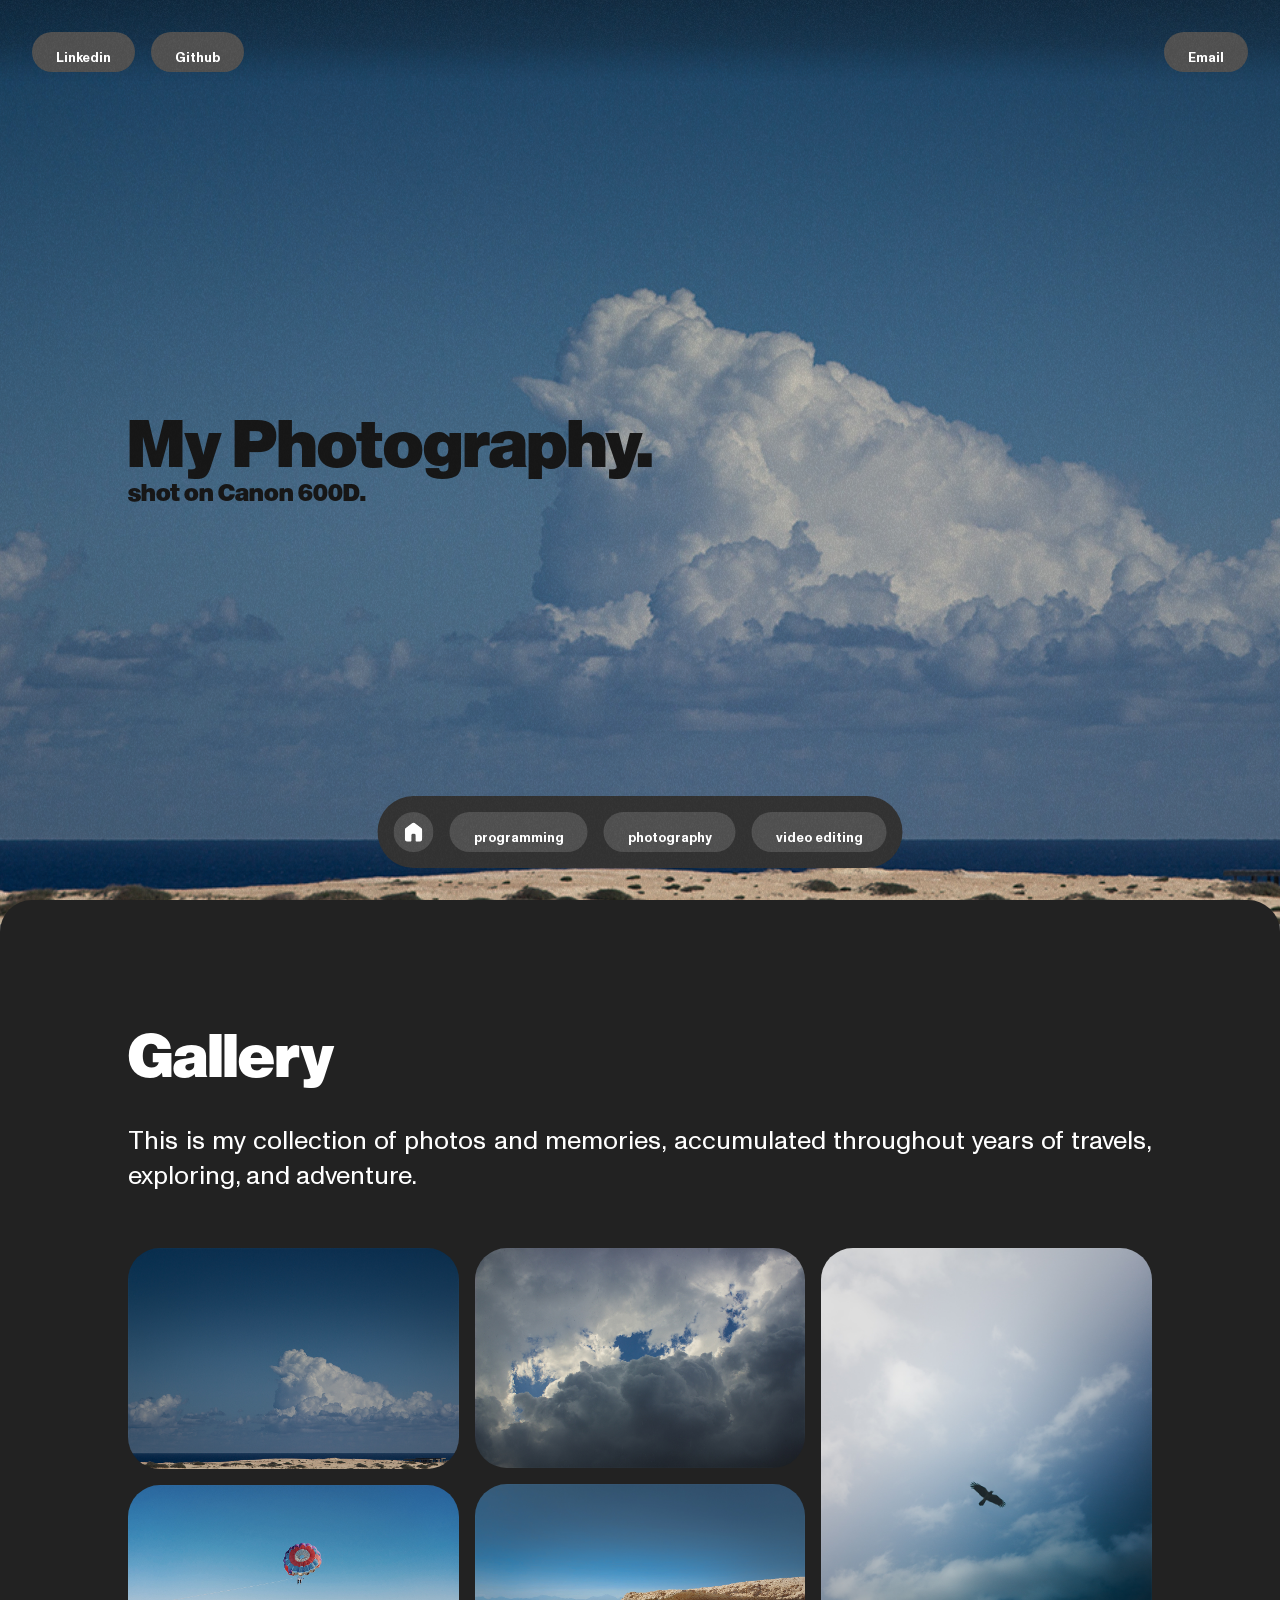
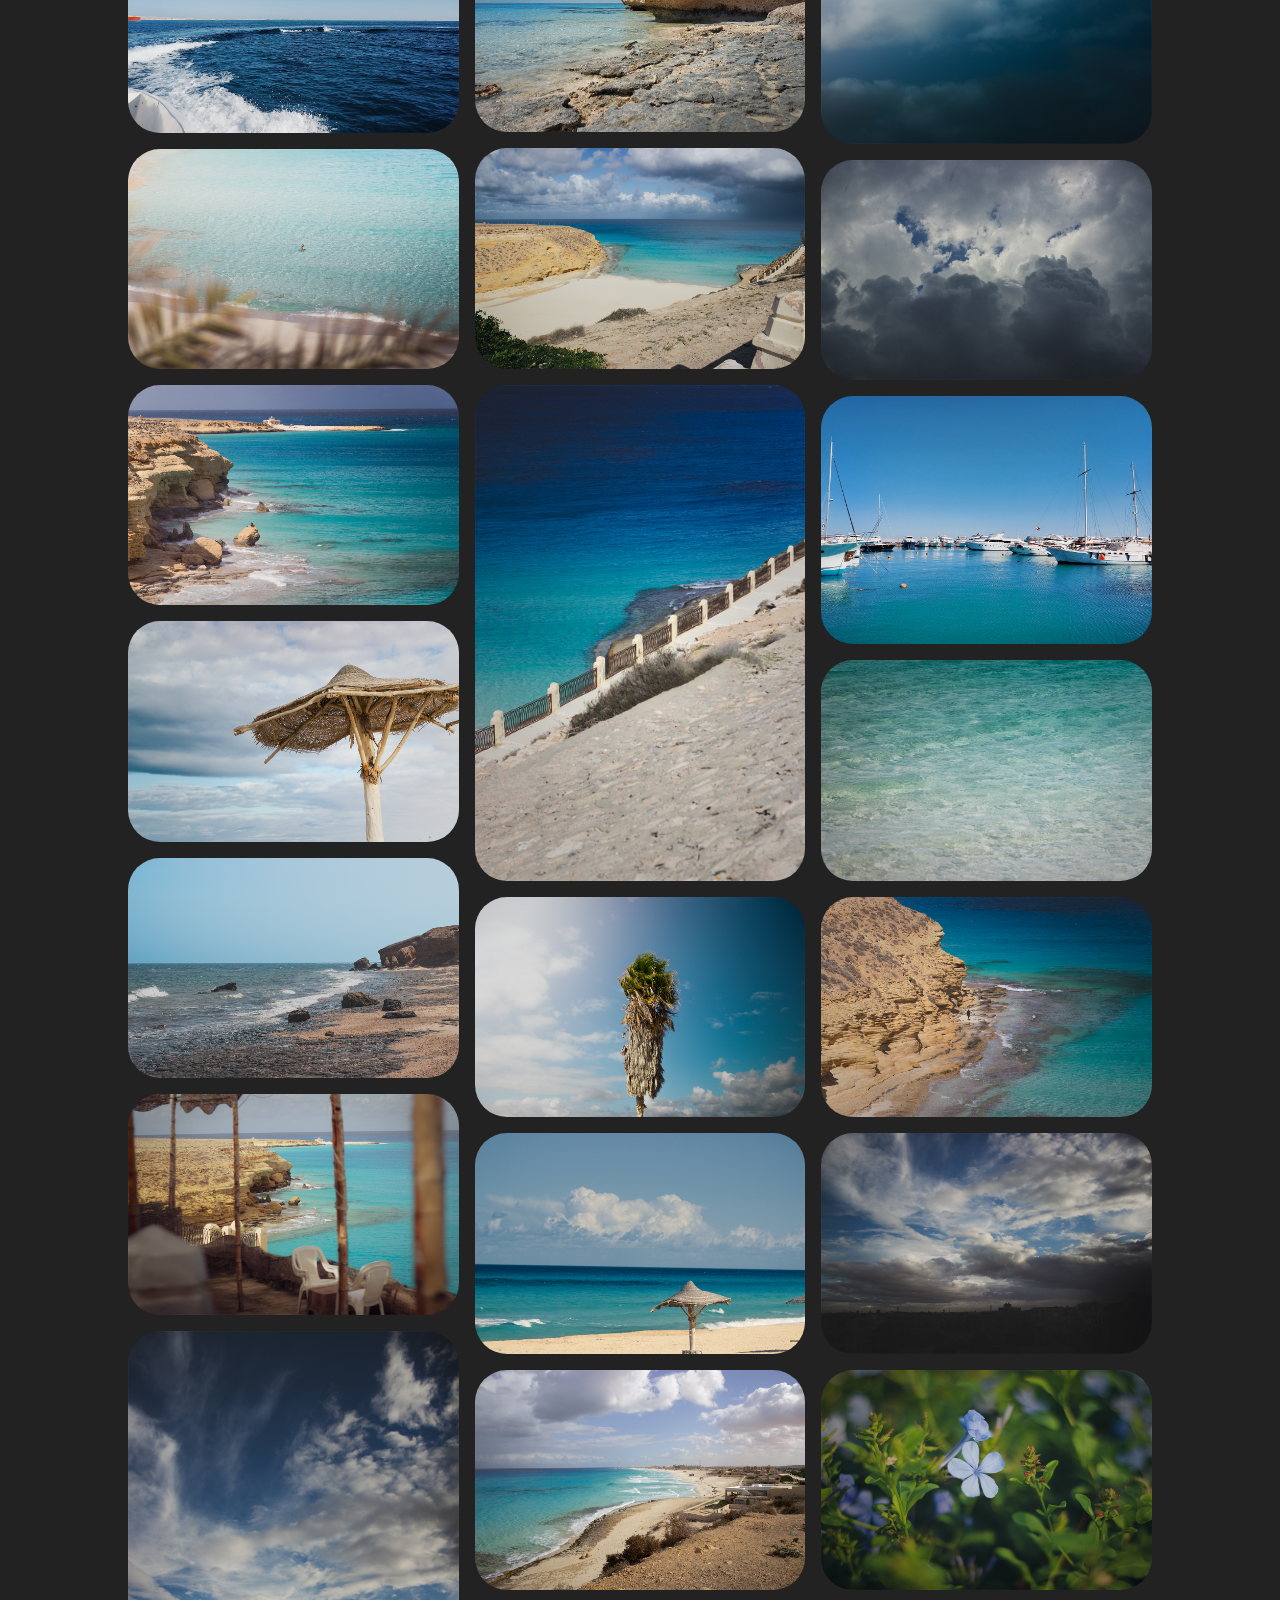
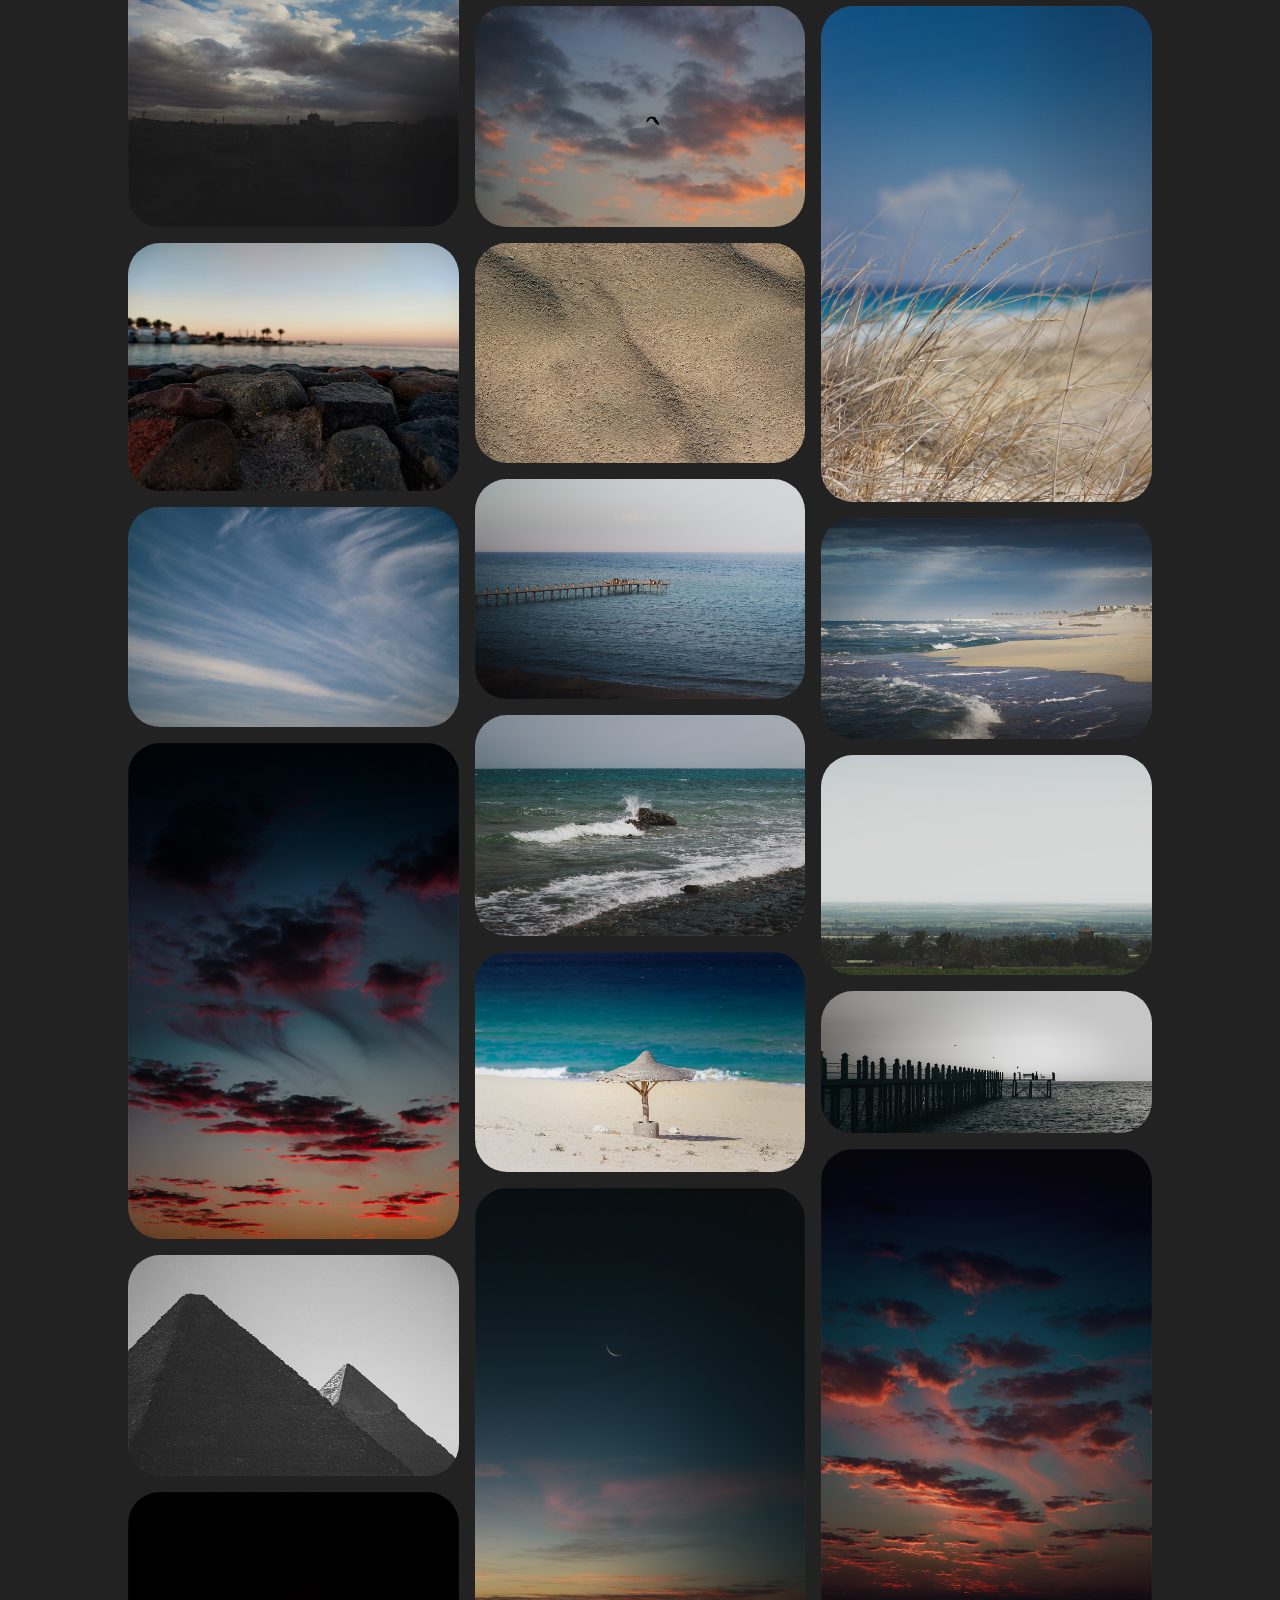
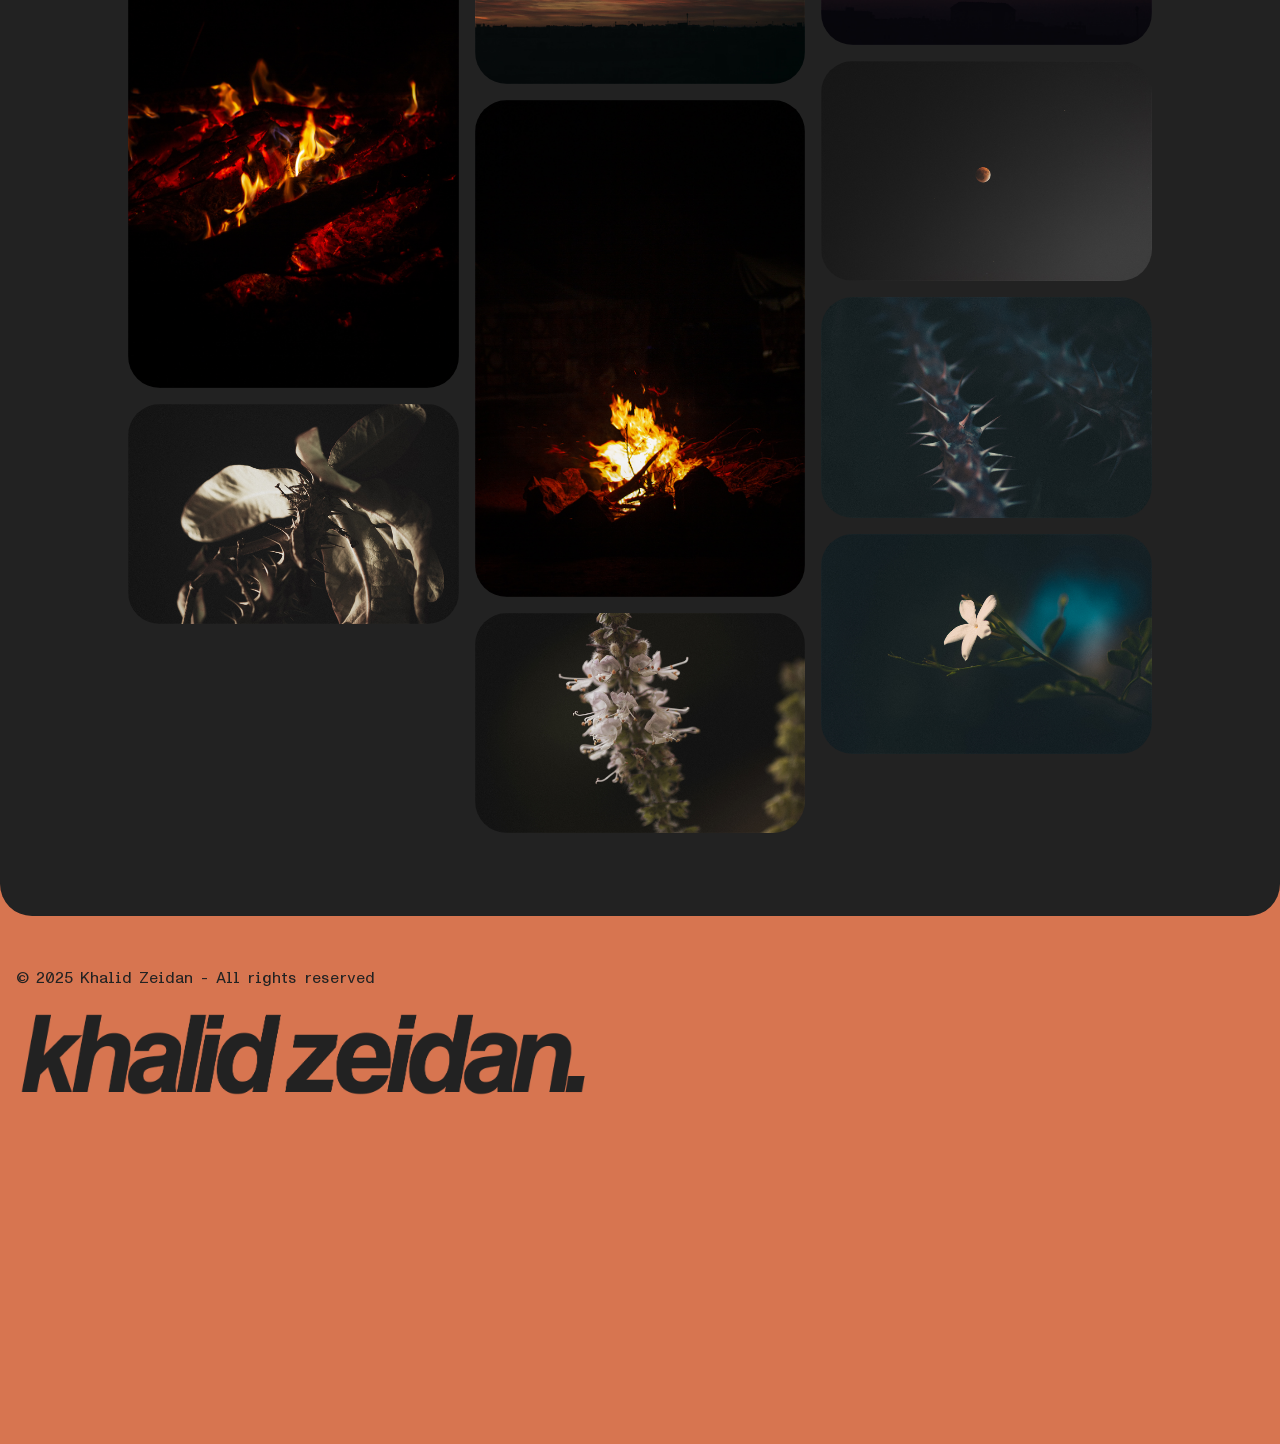
==== photography.html @ 9017794f "changed layout" ====
<!DOCTYPE html>
<html>
<head>
    <meta charset="UTF-8" />
    <title>Khalid Zeidan</title>
    <link rel="stylesheet" href="root.css">
    <link rel="stylesheet" href="fonts.css">
    <link rel="stylesheet" href="photography-style.css">
</head>

<body>
<img src="images/noise-overlay.png" alt="noise overlay" draggable="false" class="Noise">

<div class="MainFront">
    <img src="images/gradient.png" alt="gradient" draggable="false" class="HeaderGradient">
    <img src="images/Photography/ (1).jpg" alt="image of clouds on the sea" class="FrontBackGround">

    <div class="FrontTextBox">
        <h1 class="Front">My Photography.</h1>
        <h2 class="Front">shot on Canon 600D.</h2>
    </div>
    
    <header>
    <div class="HeaderGrid">
        <button class="HeaderButton" onclick=" window.open('https://www.linkedin.com/in/khalid-zeidan/','_blank')"><h2 class="HeaderText">Linkedin</h2></button>
        <button class="HeaderButton" onclick=" window.open('https://github.com/khalid-zeidan','_blank')"><h2 class="HeaderText">Github</h2></button>
        <a class="Header Email" href="mailto:khalidyahia.work@gmail.com"><button class="HeaderButton"><h2 class="HeaderText">Email</h2></button></a>
    </div>
    </header>

    <nav class="NavBarContainer">
        <div class="NavGrid">
            <a href="/index.html" class="NavHomeCont"><img src="images/home-icon.svg" alt="home-icon" class="NavHome"></a>
            <a href="/programming-projects.html"><button class="NavButton"><h2 class="NavText">programming</h2></button></a>
            <a href="/photography.html"><button class="NavButton"><h2 class="NavText">photography</h2></button></a>
            <a href="/programming-projects.html"><button class="NavButton"><h2 class="NavText">video editing</h2></button></a>
        </div>
    </nav>
</div>

<main class="MainBody">
    <hgroup class="MainTextBox">
        <h1 class="MainBodyText">Gallery</h1>
        <h2 class="MainBodyText">This is my collection of photos and memories, accumulated throughout years of travels, exploring, and adventure.</h2>
    </hgroup>

    <section class="ProjectsCont">
        <div class="ProjectsGridCont">
        <div class="ProjectsGrid">
            <img src="/images/Photography/ (1).jpg" alt="Clouds and sky (H)" class="ProjectCardCont">
            <img src="/images/Photography/(5).jpg" alt="Paraglider over blue water (H)" class="ProjectCardCont">
            <img src="/images/Photography/(8).jpg" alt="Beach view with sun (H)" class="ProjectCardCont">
            <img src="/images/Photography/(12).jpg" alt="Turquoise beach and rocks (H)" class="ProjectCardCont">
            <img src="/images/Photography/(15).jpg" alt="Beach umbrella (H)" class="ProjectCardCont">
            <img src="/images/Photography/(27).jpg" alt="Rocky shore and blue water (H)" class="ProjectCardCont">
            <img src="/images/Photography/(13).jpg" alt="Palm trees and beach (H)" class="ProjectCardCont">
            <img src="/images/Photography/(29).jpg" alt="Cloudy sky texture (V)" class="ProjectCardCont">
            <img src="/images/Photography/(17).jpg" alt="Sunset over beach rocks (H)" class="ProjectCardCont">
            <img src="/images/Photography/(34).jpg" alt="Swirls in blue clouds (H)" class="ProjectCardCont">
            <img src="/images/Photography/(25).jpg" alt="Dark water with red streaks (V)" class="ProjectCardCont">
            <img src="/images/Photography/(35).jpg" alt="Dark b&w pyramids of giza" class="ProjectCardCont">
            <img src="/images/Photography/(31).jpg" alt="Fire embers (V)" class="ProjectCardCont">
            <img src="/images/Photography/(36).jpg" alt="Sepia-toned close-up of nature (V)" class="ProjectCardCont">
        </div>
        <div class="ProjectsGrid">
            <img src="/images/Photography/(2).jpg" alt="Clouds and light (H)" class="ProjectCardCont">
            <img src="/images/Photography/(6).jpg" alt="Blue water and rocks (H)" class="ProjectCardCont">
            <img src="/images/Photography/(9).jpg" alt="Turquoise beach (H)" class="ProjectCardCont">
            <img src="/images/Photography/(11).jpg" alt="White staircase on coast (V)" class="ProjectCardCont">
            <img src="/images/Photography/(14).jpg" alt="Palm tree on beach (H)" class="ProjectCardCont">
            <img src="/images/Photography/(16).jpg" alt="Blue sky over white beach (H)" class="ProjectCardCont">
            <img src="/images/Photography/(18).jpg" alt="Beach with small waves (H)" class="ProjectCardCont">
            <img src="/images/Photography/(44).jpg" alt="Beach with small waves (H)" class="ProjectCardCont">
            <img src="/images/Photography/(45).jpg" alt="Beach with small waves (H)" class="ProjectCardCont">
            <img src="/images/Photography/(20).jpg" alt="Person standing by calm water (H)" class="ProjectCardCont">
            <img src="/images/Photography/(26).jpg" alt="Waves hitting rocky shore (H)" class="ProjectCardCont">
            <img src="/images/Photography/(41).jpg" alt="White sand and clear blue water (H)" class="ProjectCardCont">
            <img src="/images/Photography/(22).jpg" alt="Dark blue sunset/seascape (V)" class="ProjectCardCont">
            <img src="/images/Photography/(30).jpg" alt="Fire in the dark (V)" class="ProjectCardCont">
            <img src="/images/Photography/(38).jpg" alt="Dark texture/plant life (V)" class="ProjectCardCont">
        </div>    
 
        <div class="ProjectsGrid"> 
            <img src="/images/Photography/(21).jpg" alt="Diver/Bird over dark water (V)" class="ProjectCardCont">
            <img src="/images/Photography/(3).jpg" alt="Dark clouds (H)" class="ProjectCardCont">
            <img src="/images/Photography/(4).jpg" alt="Boats in clear blue water (H)" class="ProjectCardCont">
            <img src="/images/Photography/(7).jpg" alt="Clear turquoise water close-up (H)" class="ProjectCardCont">
            <img src="/images/Photography/(10).jpg" alt="Cliffs and bright water (H)" class="ProjectCardCont">
            <img src="/images/Photography/(28).jpg" alt="Overcast sunset over clouds (H)" class="ProjectCardCont">
            <img src="/images/Photography/(19).jpg" alt="White flower on green (V)" class="ProjectCardCont">
            <img src="/images/Photography/(43).jpg" alt="Paraglider over blue water (H)" class="ProjectCardCont">
            <img src="/images/Photography/(23).jpg" alt="Sunset over water (H)" class="ProjectCardCont">
            <img src="/images/Photography/(32).jpg" alt="Hazy field landscape (H)" class="ProjectCardCont">
            <img src="/images/Photography/(42).jpg" alt="Hazy field landscape (H)" class="ProjectCardCont">
            <img src="/images/Photography/(24).jpg" alt="Dark ocean waves (V)" class="ProjectCardCont">
            <img src="/images/Photography/(33).jpg" alt="Dark scene with central light (H)" class="ProjectCardCont">
            <img src="/images/Photography/(39).jpg" alt="Dark macro water texture (V)" class="ProjectCardCont">
            <img src="/images/Photography/(40).jpg" alt="White flower in the dark (V)" class="ProjectCardCont">
        </div>
        </div>   
    </section>

</main>

<div class="Footer">
    <p class="Footer">&copy; 2025 Khalid Zeidan - All rights reserved</p>
    <img src="images/khalid-zeidan.png" alt="khalid zeidan text" class="footerIMG">
</div>

</body>
</html>
---- root.css ----
/* --- Root Variables --- */
:root {
    --font-primary: "Europa Grotesk", sans-serif;
    --font-secondary: "Monument Grotesk", sans-serif;
    --font-mono: "Monument Grotesk Mono", monospace;

    --color-text-dark: #161616;
    --color-text-light: #ffffff;
    --color-bg-light-gray: #767676;
    --color-bg-dark-gray: #222222;
    --color-bg-button: #4e4e4e;
    --color-bg-button-hover: #2f2f2f;
    --color-bg-footer: #d77550;
    --color-bg-nav: #313131;
}

/* --- Base & Typography --- */
body {
    background-color: var(--color-bg-light-gray);
    margin: 0;
    max-width: 100%;
    font-family: var(--font-primary);
    font-style: italic;
    font-weight: 200;
    color: var(--color-text-dark);
}

h1, h2, h3, h4, p {
    margin: 0;
    font-style: italic;
    font-weight: 200;
}

ul {
    padding-left: 0;
    list-style: none;
}

button {
    border: none;
    text-decoration: none;
    text-align: center;
    display: inline-block;
    transition: background-color 0.4s;
    cursor: pointer;
    background-color: var(--color-bg-button);
    border-radius: 2rem;
    overflow: hidden;
    padding: 0;
}

button:hover {
    background-color: var(--color-bg-button-hover);
}

/* --- Noise Overlay --- */
.Noise {
    position: fixed;
    inset: 0;
    mix-blend-mode: color-dodge;
    opacity: 0.65;
    height: 100vh;
    width: 100%;
    animation: shake 0.5s steps(3) infinite;
    pointer-events: none;
    z-index: 1000;
}

@keyframes shake {
    0% { transform: translate(200px, 200px) scale(1.7); }
    50% { transform: translate(-100px, 200px) scale(1.7); }
    100% { transform: translate(100px, -200px) scale(1.7); }
}

/* --- Hero Section --- */
.MainFront {
    min-height: 100vh;
    display: flex;
    align-items: center;
    position: relative;
    overflow: hidden;
}

.FrontTextBox {
    position: fixed; /* Makes the element fixed relative to the viewport */
    top: 50%; /* Position it 50% down from the top of the viewport */
    transform: translateY(-50%); /* Shift it up by half its own height to truly center it vertically */
    
    /* Original styles */
    margin-left: 10%;
    width: 80%;
    
    /* Ensure it stays above the gradient/background if they have lower z-index */
    z-index: -10; 
}

.FrontBackGround {
    position: fixed;
    inset: 0;
    width: 100%;
    height: 130vh;
    object-fit: cover;
    z-index: -100;
}

.FrontTextBox .Front {
    font-style: italic;
    font-weight: 200;
    font-size: 5.5vw;
    margin-bottom: -1vw;
}

.FrontTextBox h2.Front {
    font-size: 2vw;
}

/* --- Header --- */
.HeaderGrid {
    position: fixed;
    top: 2em;
    left: 2em;
    right: 2em;
    display: flex;
    gap: 1em;
    z-index: 999;
}

.Header.Email {
    margin-left: auto;
}

.HeaderText {
    font-family: var(--font-secondary);
    font-weight: bold;
    font-style: normal;
    color: var(--color-text-light);
    font-size: small;
    margin: 0;
    padding: 0 1.5rem;
    line-height: 2.5rem;
}

.HeaderGradient {
    position: fixed;
    top: -7%;
    width: 100%;
    opacity: 0.45;
    pointer-events: none;

    transform-origin: top; 
    transform: scale(1, 0.2);
    -webkit-user-drag: none;
    z-index: 999;
}

/* --- Navigation --- */
.NavBarContainer {
    position: fixed;
    bottom: 2rem;
    left: 50%;
    transform: translateX(-50%);
    z-index: 999;
}

.NavGrid {
    display: flex;
    gap: 1em;
    background-color: var(--color-bg-nav);
    padding: 1rem;
    border-radius: 5rem;
}

.NavText {
    font-family: var(--font-secondary);
    font-weight: bold;
    font-style: normal;
    color: var(--color-text-light);
    font-size: small;
    margin: 0;
    padding: 0 1.5rem;
    line-height: 2.5rem;
}

.NavHomeCont{
    display: flex;
}

.NavHome{
    transition: background-color 0.4s;
    cursor: pointer;
    background-color: var(--color-bg-button);
    border-radius: 2em;
    padding: 0.5rem;
}

.NavHome:hover{
    background-color: var(--color-bg-button-hover);
}

/* --- Main Content Body --- */
.MainBody {
    background-color: var(--color-bg-dark-gray);
    color: var(--color-text-light);
    border-radius: 2rem;
    padding: 10% 10% 6.5%;
    position: relative;
    z-index: 1;
}

.MainBodyText {
    color: var(--color-text-light);
}

.MainTextBox {
    margin-bottom: 6.5%;
}

.MainTextBox h1 {
    font-size: 4rem;
    margin-bottom: 1rem;
}

.MainTextBox h2 {
    font-family: var(--font-secondary);
    font-size: 2vw;
    font-weight: normal;
    font-style: normal;
    line-height: 2.75vw;
    text-align: justify;
}

/* --- Footer --- */
.Footer {
    position: relative;
    background-color: var(--color-bg-footer);
    margin-top: -2em;
    width: 100%;
    height: 35em;
    z-index: -10;
    overflow: hidden;
}

p.Footer {
    margin-top: 4em;
    margin-left: 1em;
    height: auto;
    font-family: var(--font-mono);
    font-weight: normal;
    font-style: normal;
    color: var(--color-bg-dark-gray);
}

.footerIMG {
    width: 45%;
    margin-top: 1em;
    margin-left: 1em;
}
---- fonts.css ----
<<<<<<< HEAD
/*
  This file contains all the @font-face declarations for the website.
  It should be loaded before the main style.css file.
*/

@font-face {
  font-family: "Europa Grotesk";
  src: url(fonts/Europa-Grotesk-Medium-Italic.otf) format("opentype");
  font-style: italic;
  font-weight: 200;
}

@font-face {
  font-family: "Europa Grotesk";
  src: url(fonts/Europa-Grotesk-Bold.otf) format("opentype");
  font-style: oblique;
  font-weight: 300;
}

@font-face {
  font-family: 'Monument Grotesk';
  src: url('fonts/MonumentGrotesk/MonumentGrotesk-Regular.eot');
  src: local('Monument Grotesk Regular'), local('MonumentGrotesk-Regular'),
    url('fonts/MonumentGrotesk/MonumentGrotesk-Regular.eot?#iefix') format('embedded-opentype'),
    url('fonts/MonumentGrotesk/MonumentGrotesk-Regular.woff2') format('woff2'),
    url('fonts/MonumentGrotesk/MonumentGrotesk-Regular.woff') format('woff'),
    url('fonts/MonumentGrotesk/MonumentGrotesk-Regular.ttf') format('truetype');
  font-weight: normal;
  font-style: normal;
}

@font-face {
  font-family: 'Monument Grotesk';
  src: url('fonts/MonumentGrotesk/MonumentGrotesk-Italic.eot');
  src: local('Monument Grotesk Italic'), local('MonumentGrotesk-Italic'),
    url('fonts/MonumentGrotesk/MonumentGrotesk-Italic.eot?#iefix') format('embedded-opentype'),
    url('fonts/MonumentGrotesk/fonts/MonumentGrotesk/MonumentGrotesk-Italic.woff2') format('woff2'),
    url('fonts/MonumentGrotesk/MonumentGrotesk-Italic.woff') format('woff'),
    url('fonts/MonumentGrotesk/MonumentGrotesk-Italic.ttf') format('truetype');
  font-weight: normal;
  font-style: italic;
}

@font-face {
  font-family: 'Monument Grotesk';
  src: url('fonts/MonumentGrotesk/MonumentGrotesk-Medium.eot');
  src: local('Monument Grotesk Medium'), local('MonumentGrotesk-Medium'),
    url('fonts/MonumentGrotesk/MonumentGrotesk-Medium.eot?#iefix') format('embedded-opentype'),
    url('fonts/MonumentGrotesk/MonumentGrotesk-Medium.woff2') format('woff2'),
    url('fonts/MonumentGrotesk/MonumentGrotesk-Medium.woff') format('woff'),
    url('fonts/MonumentGrotesk/MonumentGrotesk-Medium.ttf') format('truetype');
  font-weight: 500;
  font-style: normal;
}

@font-face {
  font-family: 'Monument Grotesk';
  src: url('fonts/MonumentGrotesk/MonumentGrotesk-MediumItalic.eot');
  src: local('Monument Grotesk Medium Italic'), local('MonumentGrotesk-MediumItalic'),
    url('fonts/MonumentGrotesk/MonumentGrotesk-MediumItalic.eot?#iefix') format('embedded-opentype'),
    url('fonts/MonumentGrotesk/MonumentGrotesk-MediumItalic.woff2') format('woff2'),
    url('fonts/MonumentGrotesk/MonumentGrotesk-MediumItalic.woff') format('woff'),
    url('fonts/MonumentGrotesk/MonumentGrotesk-MediumItalic.ttf') format('truetype');
  font-weight: 500;
  font-style: italic;
}

@font-face {
  font-family: 'Monument Grotesk';
  src: url('fonts/MonumentGrotesk/MonumentGrotesk-Bold.eot');
  src: local('Monument Grotesk Bold'), local('MonumentGrotesk-Bold'),
    url('fonts/MonumentGrotesk/MonumentGrotesk-Bold.eot?#iefix') format('embedded-opentype'),
    url('fonts/MonumentGrotesk/MonumentGrotesk-Bold.woff2') format('woff2'),
    url('fonts/MonumentGrotesk/MonumentGrotesk-Bold.woff') format('woff'),
    url('fonts/MonumentGrotesk/MonumentGrotesk-Bold.ttf') format('truetype');
  font-weight: bold;
  font-style: normal;
}

@font-face {
  font-family: 'Monument Grotesk';
  src: url('fonts/MonumentGrotesk/MonumentGrotesk-BoldItalic.eot');
  src: local('Monument Grotesk Bold Italic'), local('MonumentGrotesk-BoldItalic'),
    url('fonts/MonumentGrotesk/MonumentGrotesk-BoldItalic.eot?#iefix') format('embedded-opentype'),
    url('fonts/MonumentGrotesk/MonumentGrotesk-BoldItalic.woff2') format('woff2'),
    url('fonts/MonumentGrotesk/MonumentGrotesk-BoldItalic.woff') format('woff'),
    url('fonts/MonumentGrotesk/MonumentGrotesk-BoldItalic.ttf') format('truetype');
  font-weight: bold;
  font-style: italic;
}

@font-face {
  font-family: 'Monument Grotesk Mono';
  src: url('fonts/MonumentGrotesk/MonumentGrotesk-Mono.eot');
  src: local('Monument Grotesk Mono'), local('MonumentGrotesk-Mono'),
    url('fonts/MonumentGrotesk/MonumentGrotesk-Mono.eot?#iefix') format('embedded-opentype'),
    url('fonts/MonumentGrotesk/MonumentGrotesk-Mono.woff2') format('woff2'),
    url('fonts/MonumentGrotesk/MonumentGrotesk-Mono.woff') format('woff'),
    url('fonts/MonumentGrotesk/MonumentGrotesk-Mono.ttf') format('truetype');
  font-weight: normal;
  font-style: normal;
}

@font-face {
  font-family: 'Monument Grotesk Semi-Mono';
  src: url('fonts/MonumentGrotesk/MonumentGrotesk-Semi-Mono.eot');
  src: local('Monument Grotesk Semi-Mono'), local('MonumentGrotesk-Semi-Mono'),
    url('fonts/MonumentGrotesk/MonumentGrotesk-Semi-Mono.eot?#iefix') format('embedded-opentype'),
    url('fonts/MonumentGrotesk/MonumentGrotesk-Semi-Mono.woff2') format('woff2'),
    url('fonts/MonumentGrotesk/MonumentGrotesk-Semi-Mono.woff') format('woff'),
    url('fonts/MonumentGrotesk/MonumentGrotesk-Semi-Mono.ttf') format('truetype');
  font-weight: 600;
  font-style: normal;
}
=======
@font-face {
    font-family: "Europa Grotesk";
/*    src: url(fonts/Europa-Grotesk-Bold.otf) format("opentype");
    src: url(fonts/Europa-Grotesk-Medium.ttf) format("truetype"), */
    src: url(fonts/Europa-Grotesk-Medium-Italic.otf) format("opentype");
    font-style: italic;
    font-weight: 200;
}

@font-face {
    font-family: "Europa Grotesk";
    src: url(fonts/Europa-Grotesk-Bold.otf) format("opentype");

    font-style: oblique;
    font-weight: 300;
}

@font-face {
    font-family: 'Monument Grotesk';
    src: url('fonts/MonumentGrotesk/MonumentGrotesk-Bold.eot');
    src: local('Monument Grotesk Bold'), local('MonumentGrotesk-Bold'),
        url('fonts/MonumentGrotesk/MonumentGrotesk-Bold.eot?#iefix') format('embedded-opentype'),
        url('fonts/MonumentGrotesk/MonumentGrotesk-Bold.woff2') format('woff2'),
        url('fonts/MonumentGrotesk/MonumentGrotesk-Bold.woff') format('woff'),
        url('fonts/MonumentGrotesk/MonumentGrotesk-Bold.ttf') format('truetype');
    font-weight: bold;
    font-style: normal;
}

@font-face {
    font-family: 'Monument Grotesk';
    src: url('fonts/MonumentGrotesk/MonumentGrotesk-Italic.eot');
    src: local('Monument Grotesk Italic'), local('MonumentGrotesk-Italic'),
        url('fonts/MonumentGrotesk/MonumentGrotesk-Italic.eot?#iefix') format('embedded-opentype'),
        url('fonts/MonumentGrotesk/fonts/MonumentGrotesk/MonumentGrotesk-Italic.woff2') format('woff2'),
        url('fonts/MonumentGrotesk/MonumentGrotesk-Italic.woff') format('woff'),
        url('fonts/MonumentGrotesk/MonumentGrotesk-Italic.ttf') format('truetype');
    font-weight: normal;
    font-style: italic;
}

@font-face {
    font-family: 'Monument Grotesk';
    src: url('fonts/MonumentGrotesk/MonumentGrotesk-Medium.eot');
    src: local('Monument Grotesk Medium'), local('MonumentGrotesk-Medium'),
        url('fonts/MonumentGrotesk/MonumentGrotesk-Medium.eot?#iefix') format('embedded-opentype'),
        url('fonts/MonumentGrotesk/MonumentGrotesk-Medium.woff2') format('woff2'),
        url('fonts/MonumentGrotesk/MonumentGrotesk-Medium.woff') format('woff'),
        url('fonts/MonumentGrotesk/MonumentGrotesk-Medium.ttf') format('truetype');
    font-weight: 500;
    font-style: normal;
}

@font-face {
    font-family: 'Monument Grotesk Semi-Mono';
    src: url('fonts/MonumentGrotesk/MonumentGrotesk-Semi-Mono.eot');
    src: local('Monument Grotesk Semi-Mono'), local('MonumentGrotesk-Semi-Mono'),
        url('fonts/MonumentGrotesk/MonumentGrotesk-Semi-Mono.eot?#iefix') format('embedded-opentype'),
        url('fonts/MonumentGrotesk/MonumentGrotesk-Semi-Mono.woff2') format('woff2'),
        url('fonts/MonumentGrotesk/MonumentGrotesk-Semi-Mono.woff') format('woff'),
        url('fonts/MonumentGrotesk/MonumentGrotesk-Semi-Mono.ttf') format('truetype');
    font-weight: 600;
    font-style: normal;
}

@font-face {
    font-family: 'Monument Grotesk';
    src: url('fonts/MonumentGrotesk/MonumentGrotesk-Regular.eot');
    src: local('Monument Grotesk Regular'), local('MonumentGrotesk-Regular'),
        url('fonts/MonumentGrotesk/MonumentGrotesk-Regular.eot?#iefix') format('embedded-opentype'),
        url('fonts/MonumentGrotesk/MonumentGrotesk-Regular.woff2') format('woff2'),
        url('fonts/MonumentGrotesk/MonumentGrotesk-Regular.woff') format('woff'),
        url('fonts/MonumentGrotesk/MonumentGrotesk-Regular.ttf') format('truetype');
    font-weight: normal;
    font-style: normal;
}

@font-face {
    font-family: 'Monument Grotesk Mono';
    src: url('fonts/MonumentGrotesk/MonumentGrotesk-Mono.eot');
    src: local('Monument Grotesk Mono'), local('MonumentGrotesk-Mono'),
        url('fonts/MonumentGrotesk/MonumentGrotesk-Mono.eot?#iefix') format('embedded-opentype'),
        url('fonts/MonumentGrotesk/MonumentGrotesk-Mono.woff2') format('woff2'),
        url('fonts/MonumentGrotesk/MonumentGrotesk-Mono.woff') format('woff'),
        url('fonts/MonumentGrotesk/MonumentGrotesk-Mono.ttf') format('truetype');
    font-weight: normal;
    font-style: normal;
}

@font-face {
    font-family: 'Monument Grotesk';
    src: url('fonts/MonumentGrotesk/MonumentGrotesk-BoldItalic.eot');
    src: local('Monument Grotesk Bold Italic'), local('MonumentGrotesk-BoldItalic'),
        url('fonts/MonumentGrotesk/MonumentGrotesk-BoldItalic.eot?#iefix') format('embedded-opentype'),
        url('fonts/MonumentGrotesk/MonumentGrotesk-BoldItalic.woff2') format('woff2'),
        url('fonts/MonumentGrotesk/MonumentGrotesk-BoldItalic.woff') format('woff'),
        url('fonts/MonumentGrotesk/MonumentGrotesk-BoldItalic.ttf') format('truetype');
    font-weight: bold;
    font-style: italic;
}

@font-face {
    font-family: 'Monument Grotesk';
    src: url('fonts/MonumentGrotesk/MonumentGrotesk-MediumItalic.eot');
    src: local('Monument Grotesk Medium Italic'), local('MonumentGrotesk-MediumItalic'),
        url('fonts/MonumentGrotesk/MonumentGrotesk-MediumItalic.eot?#iefix') format('embedded-opentype'),
        url('fonts/MonumentGrotesk/MonumentGrotesk-MediumItalic.woff2') format('woff2'),
        url('fonts/MonumentGrotesk/MonumentGrotesk-MediumItalic.woff') format('woff'),
        url('fonts/MonumentGrotesk/MonumentGrotesk-MediumItalic.ttf') format('truetype');
    font-weight: 500;
    font-style: italic;
}
>>>>>>> 1bbfe44646b53989601af429395edfb157d8f1a1
---- photography-style.css ----
/* --- Hero --- */

.Front{
    margin-top: 0.75%;
}

.FrontBackGround {
    transform: translateY(-21%);
}

/* --- Projects --- */
.ProjectsGridCont{
    display: flex;
    gap: 1em;
}

.ProjectsGrid{
    display: flex;
    flex-direction: column;
    gap: 1em;
}

.ProjectCardCont{
    border-radius: 2rem;
    overflow: hidden;
    cursor: pointer;

    transition: 0.4s;
    z-index: 0;

    background-size: cover;
    background-position: center;

    height: auto;
    width: 100%;
}

.ProjectCardCont:hover{
    transform: scale(1.25);
    z-index: 10;
}
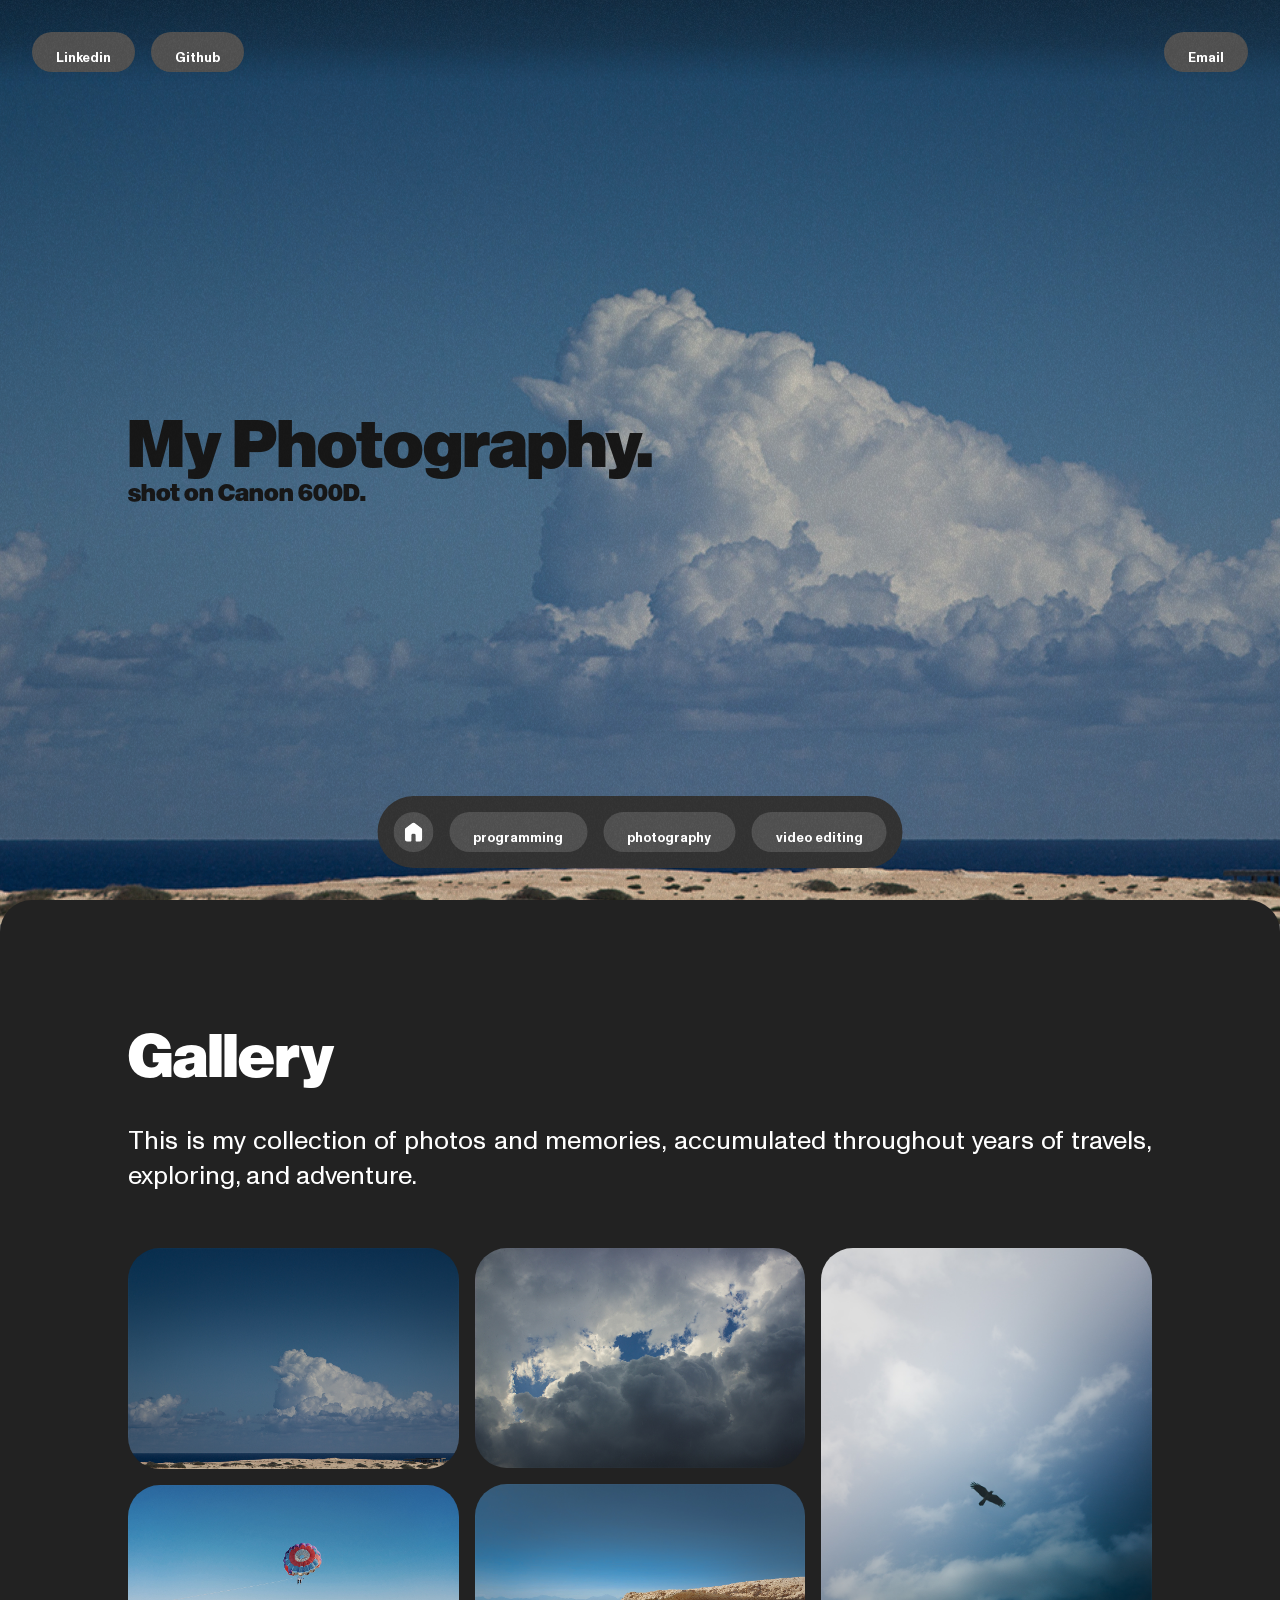
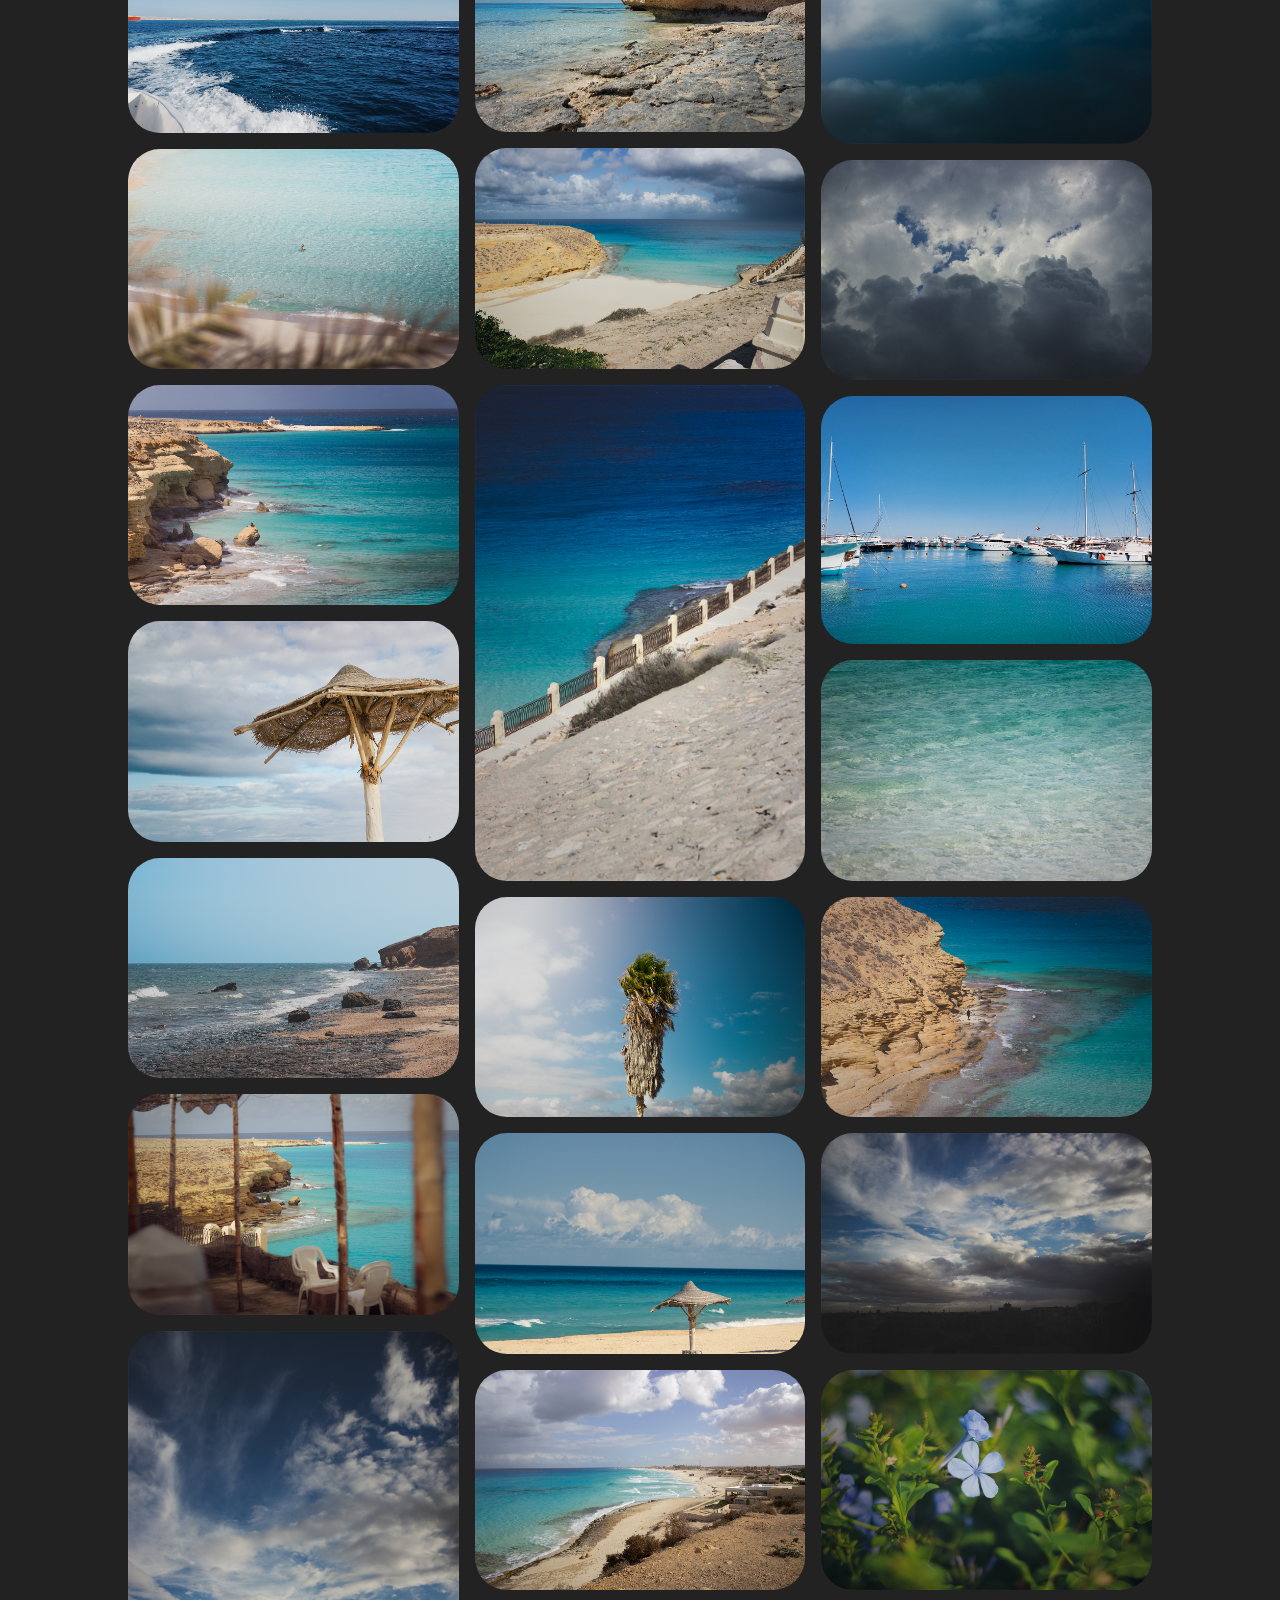
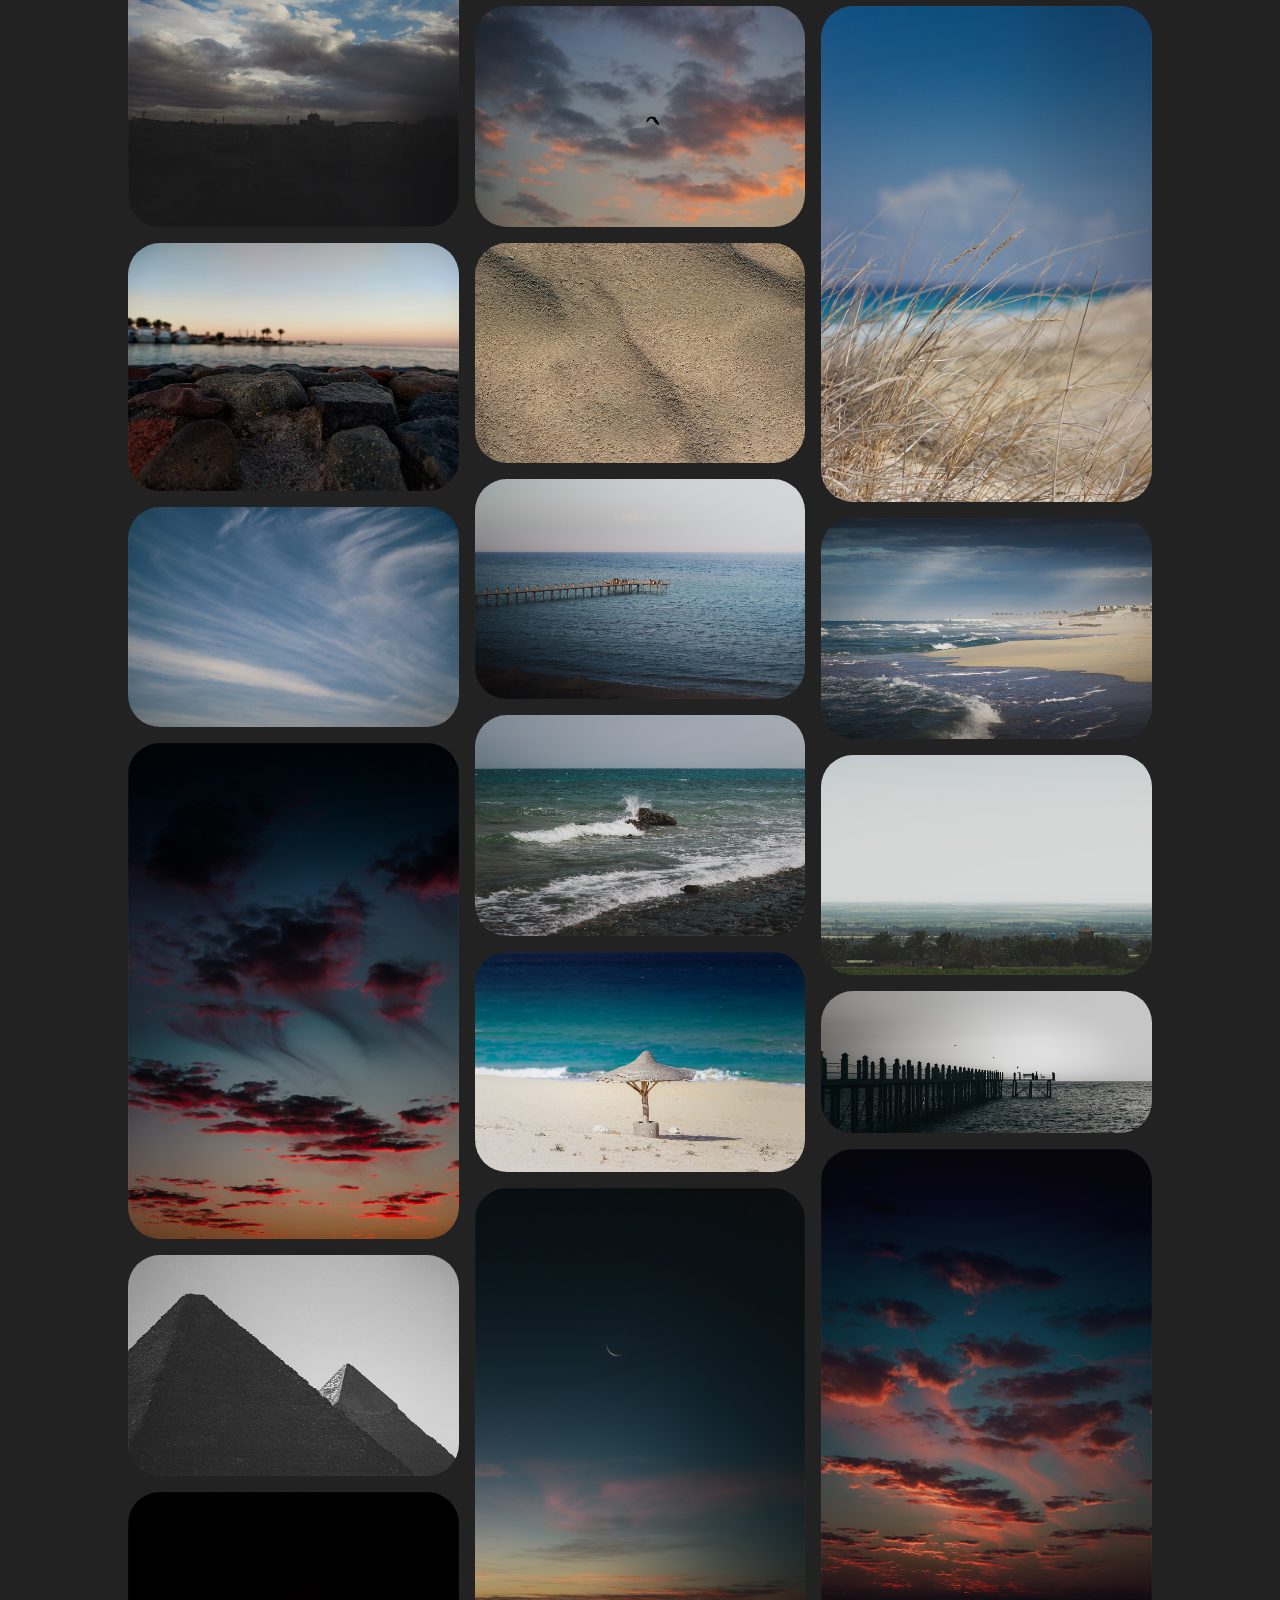
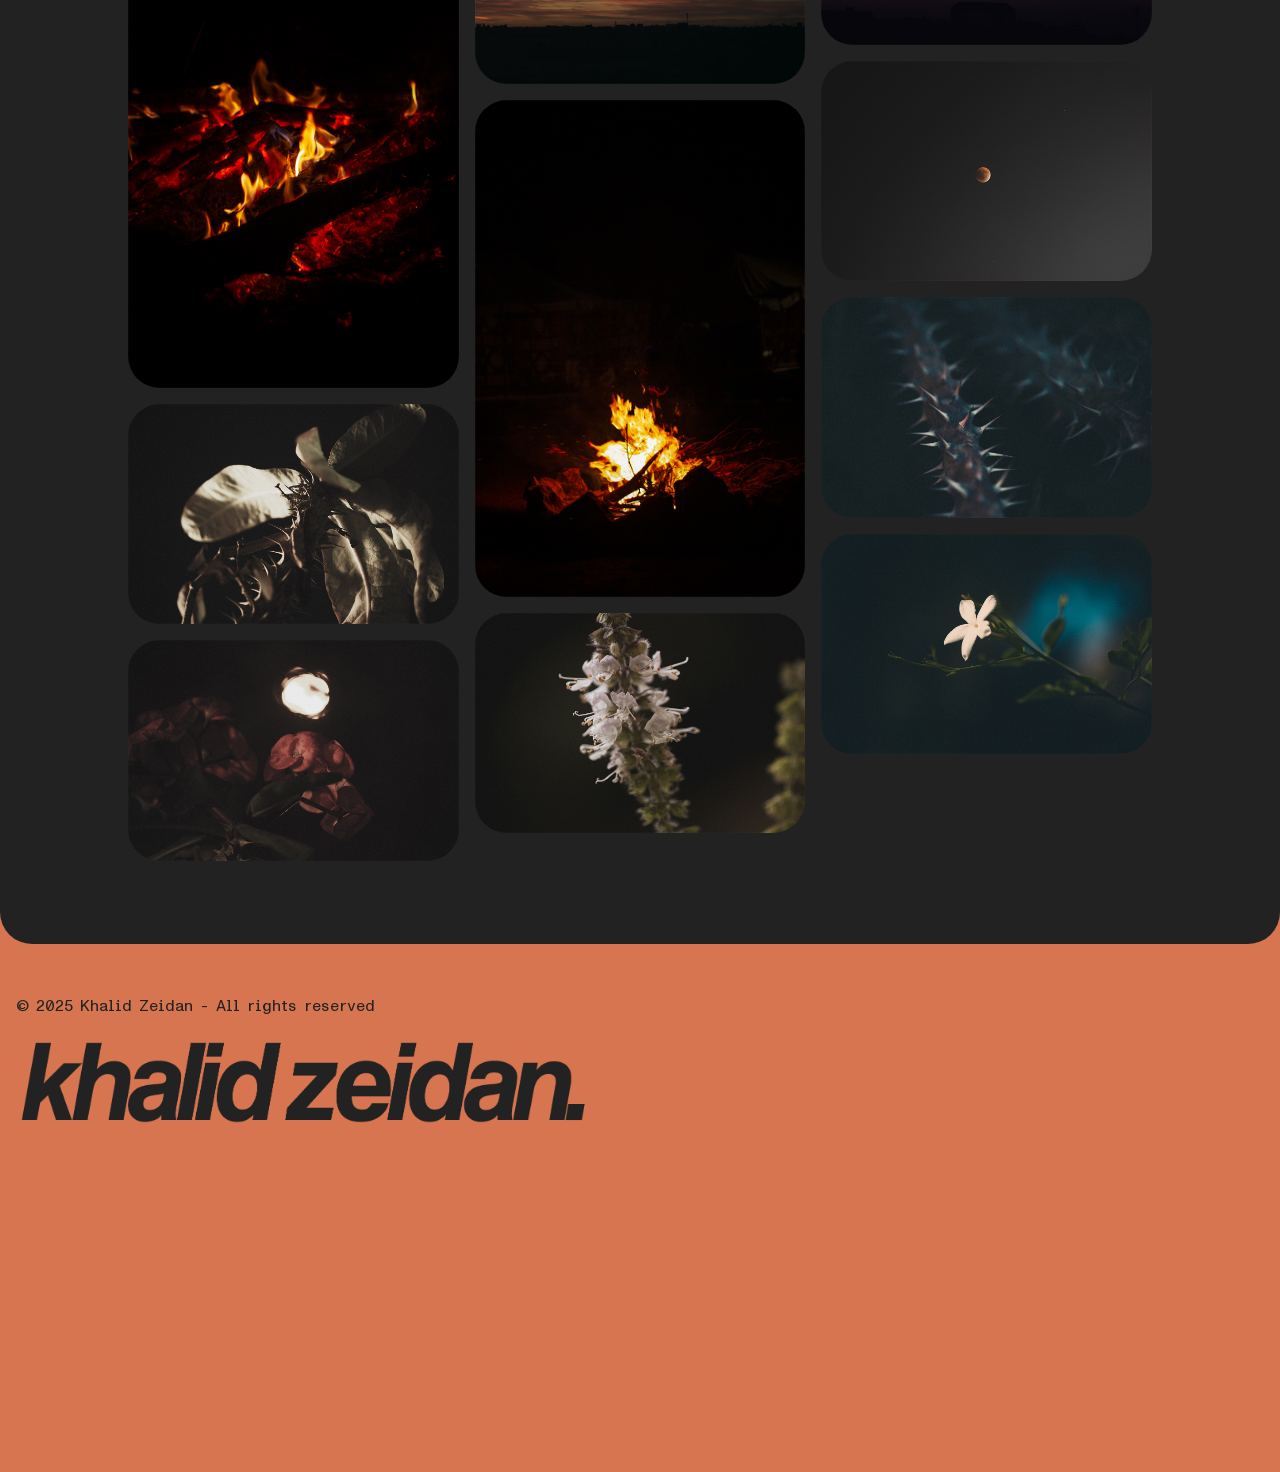
==== commit 542dbf94: "added lazy loading" ====
--- a/photography.html
+++ b/photography.html
@@ -47,55 +47,57 @@
     <section class="ProjectsCont">
         <div class="ProjectsGridCont">
         <div class="ProjectsGrid">
-            <img src="/images/Photography/ (1).jpg" alt="Clouds and sky (H)" class="ProjectCardCont">
-            <img src="/images/Photography/(5).jpg" alt="Paraglider over blue water (H)" class="ProjectCardCont">
-            <img src="/images/Photography/(8).jpg" alt="Beach view with sun (H)" class="ProjectCardCont">
-            <img src="/images/Photography/(12).jpg" alt="Turquoise beach and rocks (H)" class="ProjectCardCont">
-            <img src="/images/Photography/(15).jpg" alt="Beach umbrella (H)" class="ProjectCardCont">
-            <img src="/images/Photography/(27).jpg" alt="Rocky shore and blue water (H)" class="ProjectCardCont">
-            <img src="/images/Photography/(13).jpg" alt="Palm trees and beach (H)" class="ProjectCardCont">
-            <img src="/images/Photography/(29).jpg" alt="Cloudy sky texture (V)" class="ProjectCardCont">
-            <img src="/images/Photography/(17).jpg" alt="Sunset over beach rocks (H)" class="ProjectCardCont">
-            <img src="/images/Photography/(34).jpg" alt="Swirls in blue clouds (H)" class="ProjectCardCont">
-            <img src="/images/Photography/(25).jpg" alt="Dark water with red streaks (V)" class="ProjectCardCont">
-            <img src="/images/Photography/(35).jpg" alt="Dark b&w pyramids of giza" class="ProjectCardCont">
-            <img src="/images/Photography/(31).jpg" alt="Fire embers (V)" class="ProjectCardCont">
-            <img src="/images/Photography/(36).jpg" alt="Sepia-toned close-up of nature (V)" class="ProjectCardCont">
+            <img src="/images/Photography/ (1).jpg" loading="lazy" alt="Clouds and sky (H)" class="ProjectCardCont">
+            <img src="/images/Photography/(5).jpg"  loading="lazy" alt="Paraglider over blue water (H)" class="ProjectCardCont">
+            <img src="/images/Photography/(8).jpg"  loading="lazy" alt="Beach view with sun (H)" class="ProjectCardCont">
+            <img src="/images/Photography/(12).jpg" loading="lazy" alt="Turquoise beach and rocks (H)" class="ProjectCardCont">
+            <img src="/images/Photography/(15).jpg" loading="lazy" alt="Beach umbrella (H)" class="ProjectCardCont">
+            <img src="/images/Photography/(27).jpg" loading="lazy" alt="Rocky shore and blue water (H)" class="ProjectCardCont">
+            <img src="/images/Photography/(13).jpg" loading="lazy" alt="Palm trees and beach (H)" class="ProjectCardCont">
+            <img src="/images/Photography/(29).jpg" loading="lazy" alt="Cloudy sky texture (V)" class="ProjectCardCont">
+            <img src="/images/Photography/(17).jpg" loading="lazy" alt="Sunset over beach rocks (H)" class="ProjectCardCont">
+            <img src="/images/Photography/(34).jpg" loading="lazy" alt="Swirls in blue clouds (H)" class="ProjectCardCont">
+            <img src="/images/Photography/(25).jpg" loading="lazy" alt="Dark water with red streaks (V)" class="ProjectCardCont">
+            <img src="/images/Photography/(35).jpg" loading="lazy" alt="Dark b&w pyramids of giza" class="ProjectCardCont">
+            <img src="/images/Photography/(31).jpg" loading="lazy" alt="Fire embers (V)" class="ProjectCardCont">
+            <img src="/images/Photography/(36).jpg" loading="lazy" alt="Sepia-toned close-up of nature (V)" class="ProjectCardCont">
+            <img src="/images/Photography/(37).jpg" loading="lazy" alt="Sepia-toned close-up of nature (V)" class="ProjectCardCont">
         </div>
+
         <div class="ProjectsGrid">
-            <img src="/images/Photography/(2).jpg" alt="Clouds and light (H)" class="ProjectCardCont">
-            <img src="/images/Photography/(6).jpg" alt="Blue water and rocks (H)" class="ProjectCardCont">
-            <img src="/images/Photography/(9).jpg" alt="Turquoise beach (H)" class="ProjectCardCont">
-            <img src="/images/Photography/(11).jpg" alt="White staircase on coast (V)" class="ProjectCardCont">
-            <img src="/images/Photography/(14).jpg" alt="Palm tree on beach (H)" class="ProjectCardCont">
-            <img src="/images/Photography/(16).jpg" alt="Blue sky over white beach (H)" class="ProjectCardCont">
-            <img src="/images/Photography/(18).jpg" alt="Beach with small waves (H)" class="ProjectCardCont">
-            <img src="/images/Photography/(44).jpg" alt="Beach with small waves (H)" class="ProjectCardCont">
-            <img src="/images/Photography/(45).jpg" alt="Beach with small waves (H)" class="ProjectCardCont">
-            <img src="/images/Photography/(20).jpg" alt="Person standing by calm water (H)" class="ProjectCardCont">
-            <img src="/images/Photography/(26).jpg" alt="Waves hitting rocky shore (H)" class="ProjectCardCont">
-            <img src="/images/Photography/(41).jpg" alt="White sand and clear blue water (H)" class="ProjectCardCont">
-            <img src="/images/Photography/(22).jpg" alt="Dark blue sunset/seascape (V)" class="ProjectCardCont">
-            <img src="/images/Photography/(30).jpg" alt="Fire in the dark (V)" class="ProjectCardCont">
-            <img src="/images/Photography/(38).jpg" alt="Dark texture/plant life (V)" class="ProjectCardCont">
+            <img src="/images/Photography/(2).jpg"  loading="lazy" alt="Clouds and light (H)" class="ProjectCardCont">
+            <img src="/images/Photography/(6).jpg"  loading="lazy" alt="Blue water and rocks (H)" class="ProjectCardCont">
+            <img src="/images/Photography/(9).jpg"  loading="lazy" alt="Turquoise beach (H)" class="ProjectCardCont">
+            <img src="/images/Photography/(11).jpg" loading="lazy" alt="White staircase on coast (V)" class="ProjectCardCont">
+            <img src="/images/Photography/(14).jpg" loading="lazy" alt="Palm tree on beach (H)" class="ProjectCardCont">
+            <img src="/images/Photography/(16).jpg" loading="lazy" alt="Blue sky over white beach (H)" class="ProjectCardCont">
+            <img src="/images/Photography/(18).jpg" loading="lazy" alt="Beach with small waves (H)" class="ProjectCardCont">
+            <img src="/images/Photography/(44).jpg" loading="lazy" alt="Beach with small waves (H)" class="ProjectCardCont">
+            <img src="/images/Photography/(45).jpg" loading="lazy" alt="Beach with small waves (H)" class="ProjectCardCont">
+            <img src="/images/Photography/(20).jpg" loading="lazy" alt="Person standing by calm water (H)" class="ProjectCardCont">
+            <img src="/images/Photography/(26).jpg" loading="lazy" alt="Waves hitting rocky shore (H)" class="ProjectCardCont">
+            <img src="/images/Photography/(41).jpg" loading="lazy" alt="White sand and clear blue water (H)" class="ProjectCardCont">
+            <img src="/images/Photography/(22).jpg" loading="lazy" alt="Dark blue sunset/seascape (V)" class="ProjectCardCont">
+            <img src="/images/Photography/(30).jpg" loading="lazy" alt="Fire in the dark (V)" class="ProjectCardCont">
+            <img src="/images/Photography/(38).jpg" loading="lazy" alt="Dark texture/plant life (V)" class="ProjectCardCont">
         </div>    
  
         <div class="ProjectsGrid"> 
-            <img src="/images/Photography/(21).jpg" alt="Diver/Bird over dark water (V)" class="ProjectCardCont">
-            <img src="/images/Photography/(3).jpg" alt="Dark clouds (H)" class="ProjectCardCont">
-            <img src="/images/Photography/(4).jpg" alt="Boats in clear blue water (H)" class="ProjectCardCont">
-            <img src="/images/Photography/(7).jpg" alt="Clear turquoise water close-up (H)" class="ProjectCardCont">
-            <img src="/images/Photography/(10).jpg" alt="Cliffs and bright water (H)" class="ProjectCardCont">
-            <img src="/images/Photography/(28).jpg" alt="Overcast sunset over clouds (H)" class="ProjectCardCont">
-            <img src="/images/Photography/(19).jpg" alt="White flower on green (V)" class="ProjectCardCont">
-            <img src="/images/Photography/(43).jpg" alt="Paraglider over blue water (H)" class="ProjectCardCont">
-            <img src="/images/Photography/(23).jpg" alt="Sunset over water (H)" class="ProjectCardCont">
-            <img src="/images/Photography/(32).jpg" alt="Hazy field landscape (H)" class="ProjectCardCont">
-            <img src="/images/Photography/(42).jpg" alt="Hazy field landscape (H)" class="ProjectCardCont">
-            <img src="/images/Photography/(24).jpg" alt="Dark ocean waves (V)" class="ProjectCardCont">
-            <img src="/images/Photography/(33).jpg" alt="Dark scene with central light (H)" class="ProjectCardCont">
-            <img src="/images/Photography/(39).jpg" alt="Dark macro water texture (V)" class="ProjectCardCont">
-            <img src="/images/Photography/(40).jpg" alt="White flower in the dark (V)" class="ProjectCardCont">
+            <img src="/images/Photography/(21).jpg" loading="lazy" alt="Diver/Bird over dark water (V)" class="ProjectCardCont">
+            <img src="/images/Photography/(3).jpg"  loading="lazy" alt="Dark clouds (H)" class="ProjectCardCont">
+            <img src="/images/Photography/(4).jpg"  loading="lazy" alt="Boats in clear blue water (H)" class="ProjectCardCont">
+            <img src="/images/Photography/(7).jpg"  loading="lazy" alt="Clear turquoise water close-up (H)" class="ProjectCardCont">
+            <img src="/images/Photography/(10).jpg" loading="lazy" alt="Cliffs and bright water (H)" class="ProjectCardCont">
+            <img src="/images/Photography/(28).jpg" loading="lazy" alt="Overcast sunset over clouds (H)" class="ProjectCardCont">
+            <img src="/images/Photography/(19).jpg" loading="lazy" alt="White flower on green (V)" class="ProjectCardCont">
+            <img src="/images/Photography/(43).jpg" loading="lazy" alt="Paraglider over blue water (H)" class="ProjectCardCont">
+            <img src="/images/Photography/(23).jpg" loading="lazy" alt="Sunset over water (H)" class="ProjectCardCont">
+            <img src="/images/Photography/(32).jpg" loading="lazy" alt="Hazy field landscape (H)" class="ProjectCardCont">
+            <img src="/images/Photography/(42).jpg" loading="lazy" alt="Hazy field landscape (H)" class="ProjectCardCont">
+            <img src="/images/Photography/(24).jpg" loading="lazy" alt="Dark ocean waves (V)" class="ProjectCardCont">
+            <img src="/images/Photography/(33).jpg" loading="lazy" alt="Dark scene with central light (H)" class="ProjectCardCont">
+            <img src="/images/Photography/(39).jpg" loading="lazy" alt="Dark macro water texture (V)" class="ProjectCardCont">
+            <img src="/images/Photography/(40).jpg" loading="lazy" alt="White flower in the dark (V)" class="ProjectCardCont">
         </div>
         </div>   
     </section>
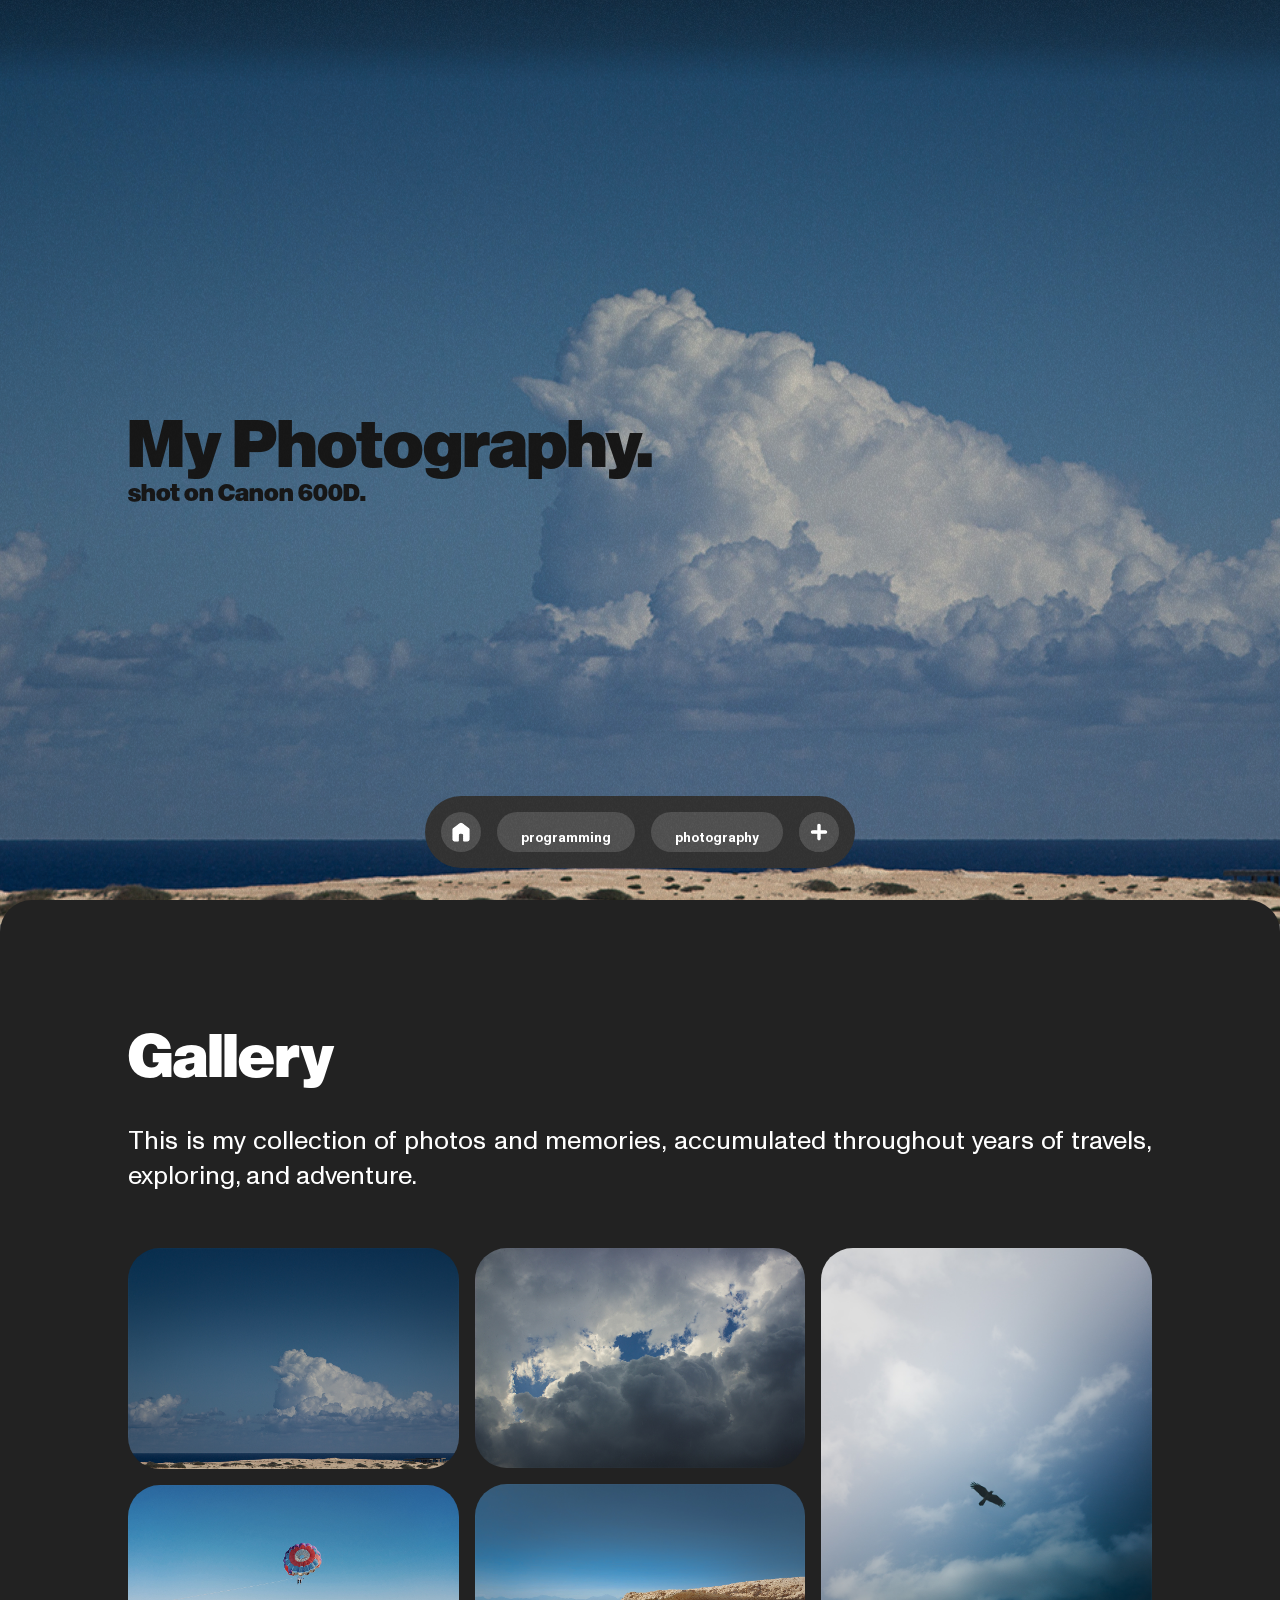
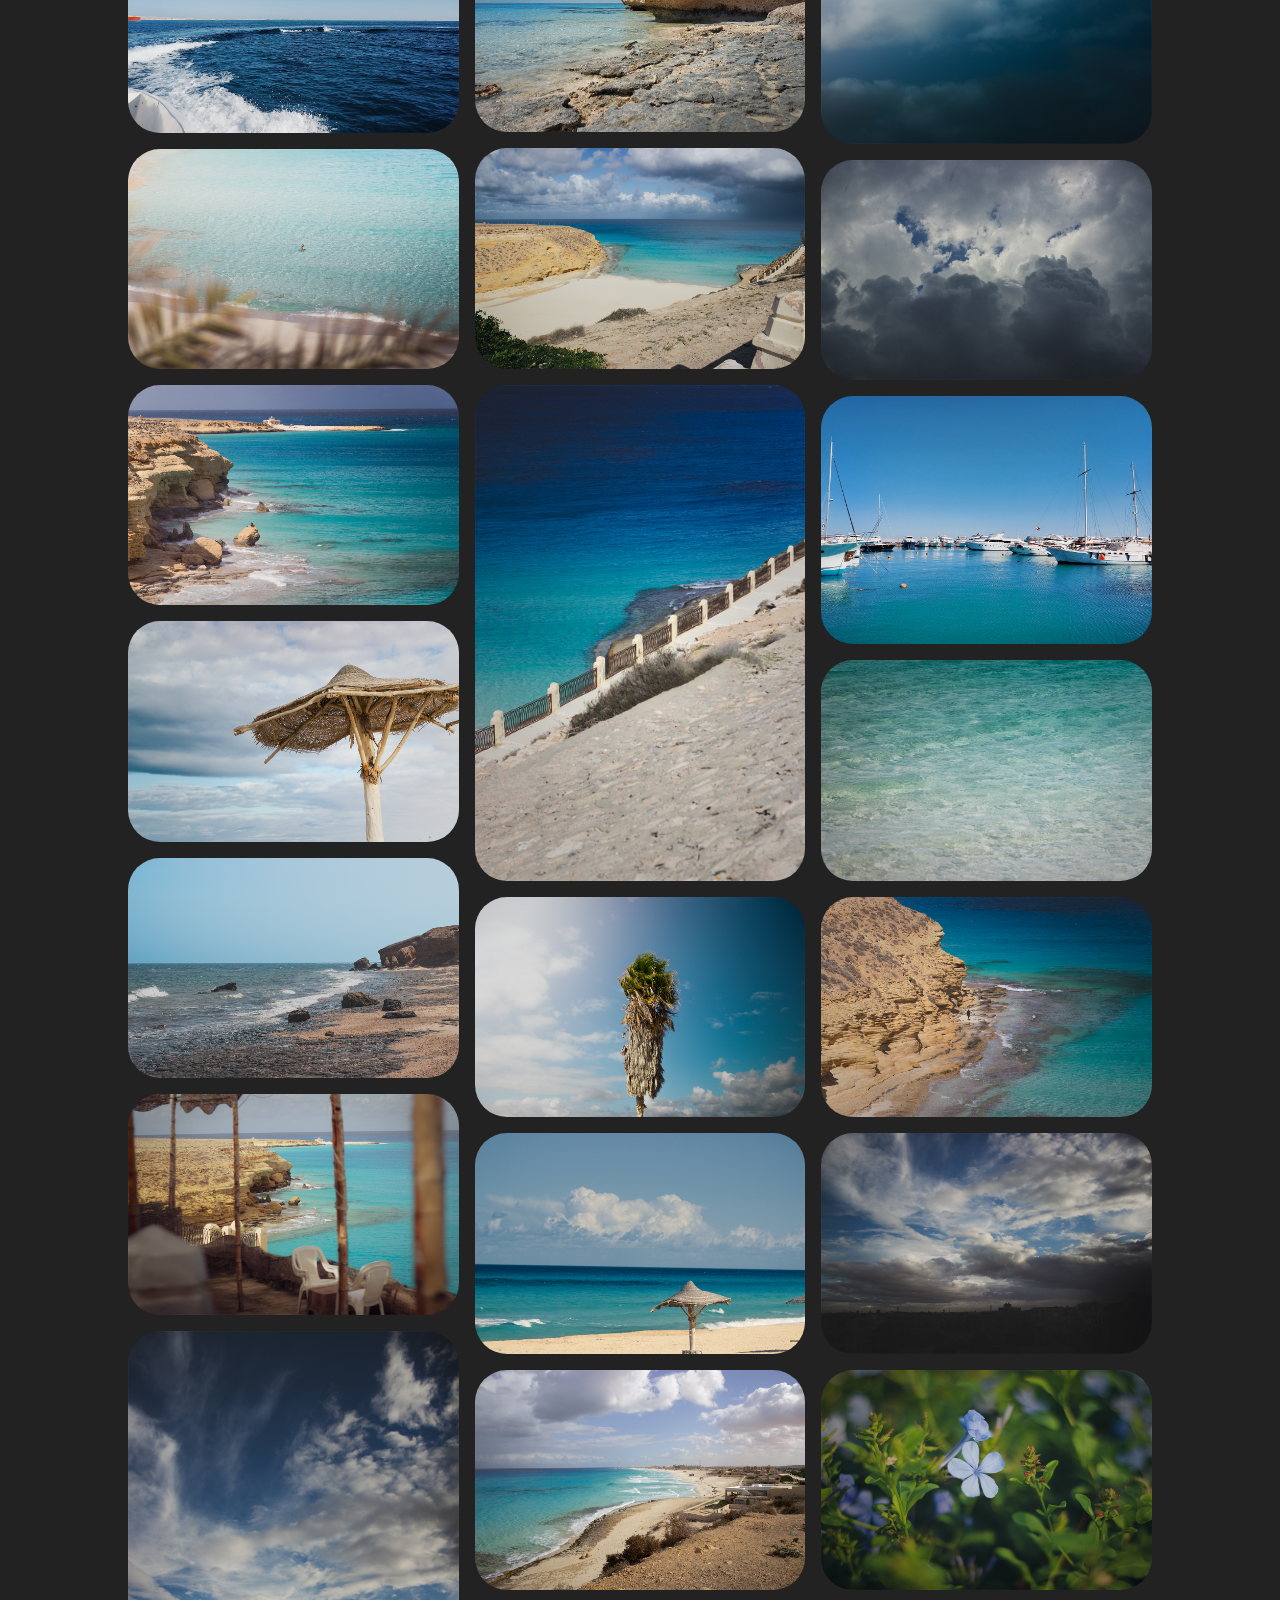
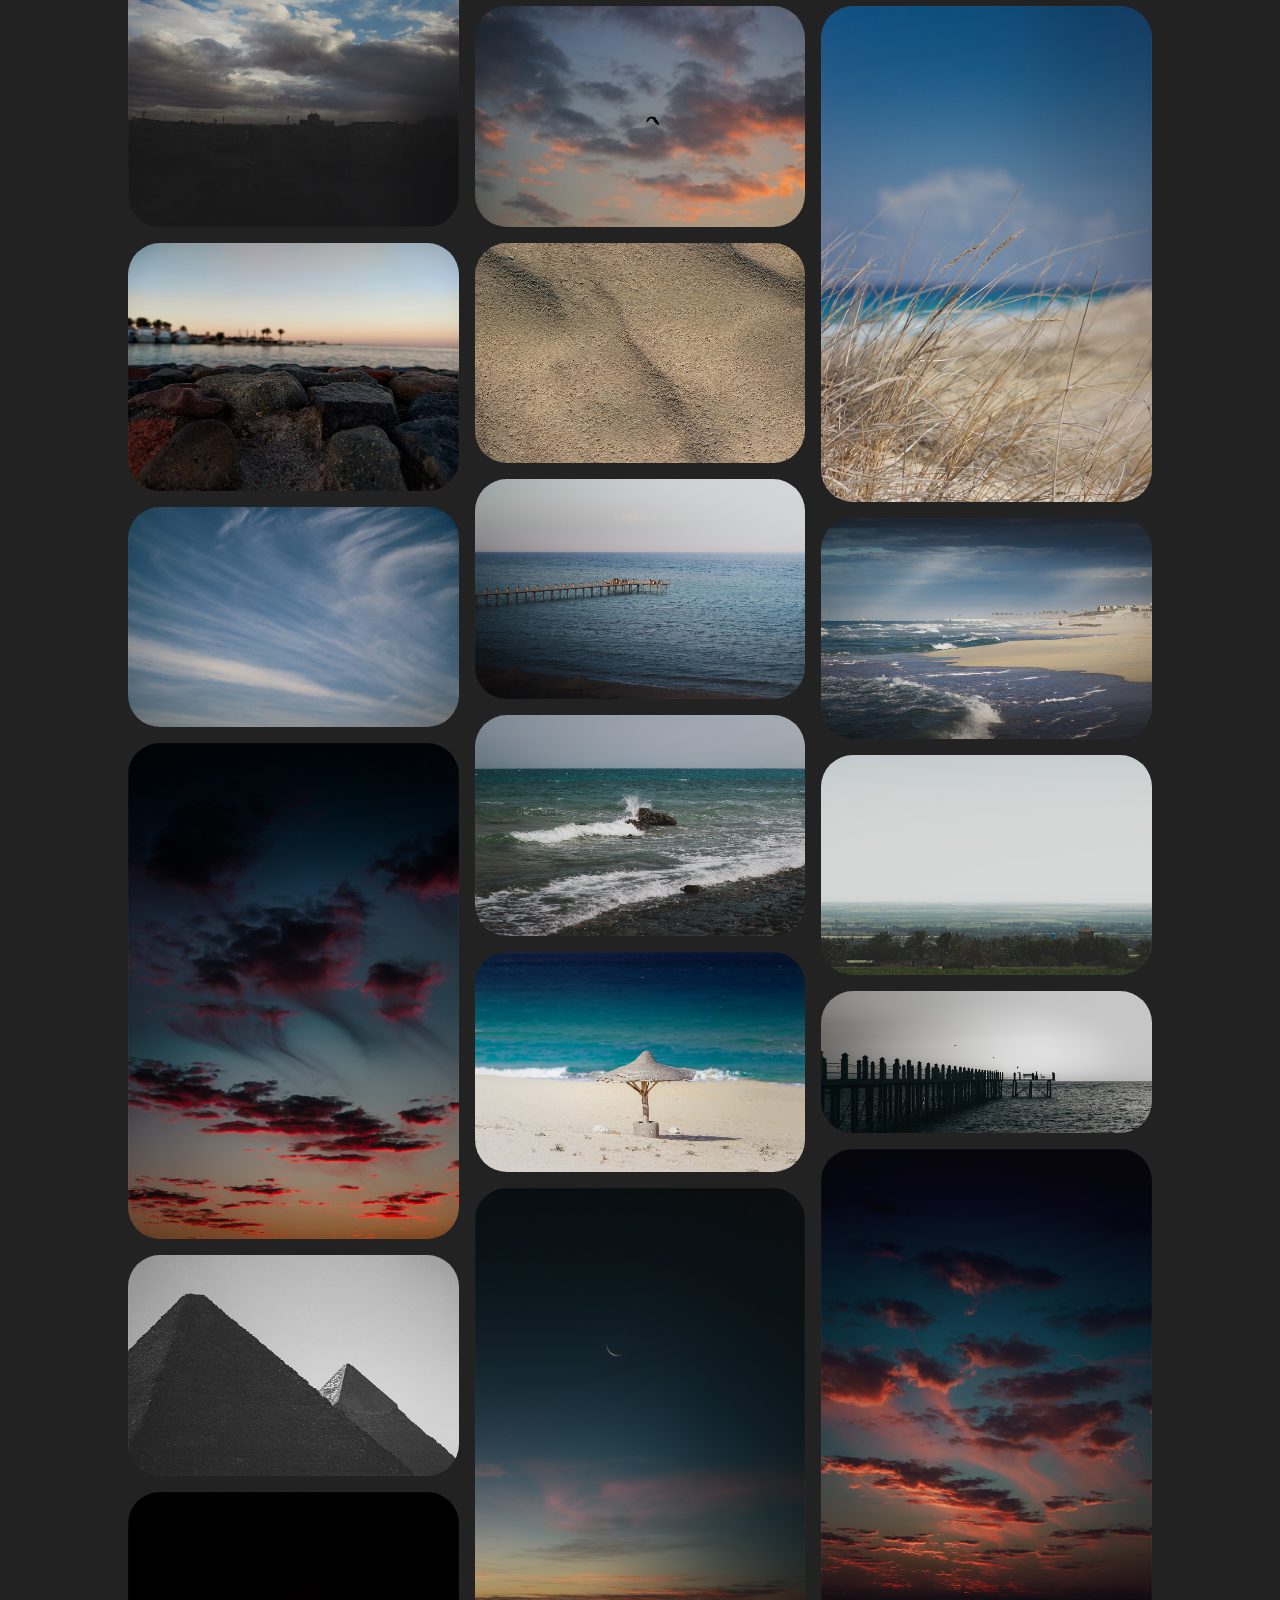
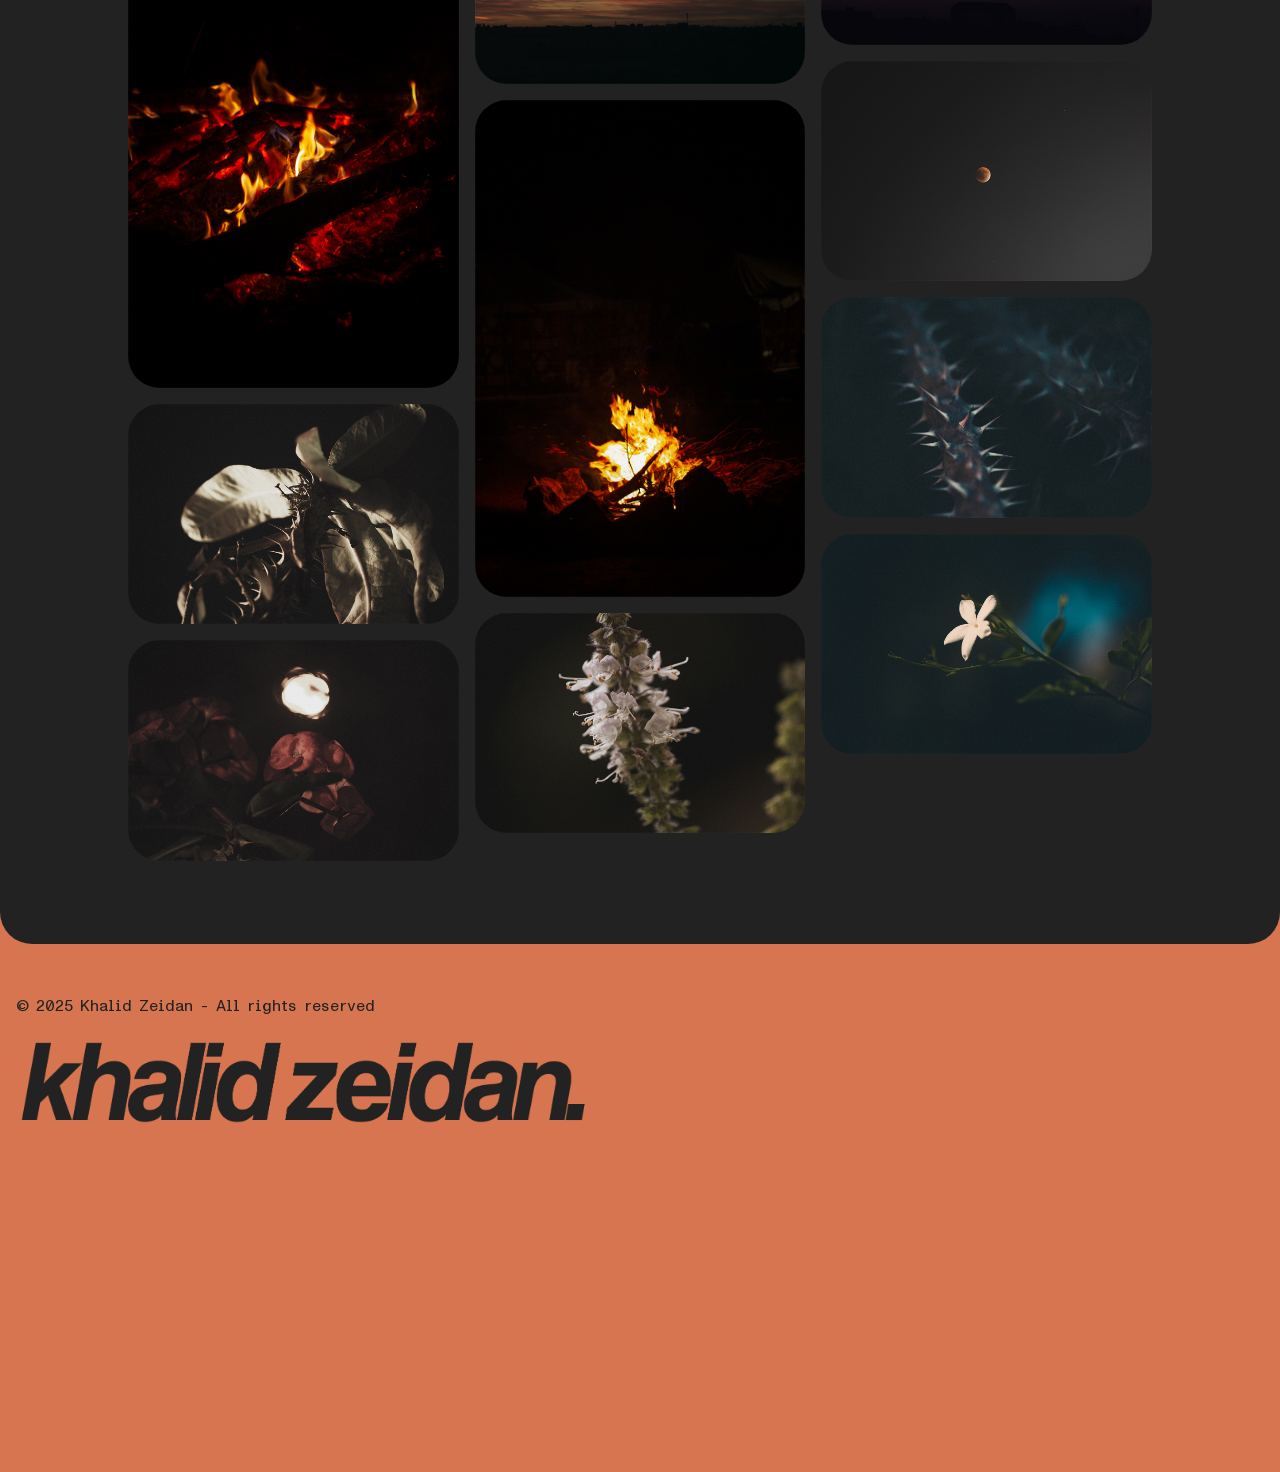
==== commit 85fbb135: "added new nav bar using js" ====
--- a/photography.html
+++ b/photography.html
@@ -6,6 +6,7 @@
     <link rel="stylesheet" href="root.css">
     <link rel="stylesheet" href="fonts.css">
     <link rel="stylesheet" href="photography-style.css">
+    <script src="navBar.js"></script>
 </head>
 
 <body>
@@ -20,20 +21,35 @@
         <h2 class="Front">shot on Canon 600D.</h2>
     </div>
     
-    <header>
-    <div class="HeaderGrid">
-        <button class="HeaderButton" onclick=" window.open('https://www.linkedin.com/in/khalid-zeidan/','_blank')"><h2 class="HeaderText">Linkedin</h2></button>
-        <button class="HeaderButton" onclick=" window.open('https://github.com/khalid-zeidan','_blank')"><h2 class="HeaderText">Github</h2></button>
-        <a class="Header Email" href="mailto:khalidyahia.work@gmail.com"><button class="HeaderButton"><h2 class="HeaderText">Email</h2></button></a>
-    </div>
-    </header>
-
     <nav class="NavBarContainer">
         <div class="NavGrid">
-            <a href="/index.html" class="NavHomeCont"><img src="images/home-icon.svg" alt="home-icon" class="NavHome"></a>
-            <a href="/programming-projects.html"><button class="NavButton"><h2 class="NavText">programming</h2></button></a>
-            <a href="/photography.html"><button class="NavButton"><h2 class="NavText">photography</h2></button></a>
-            <a href="/programming-projects.html"><button class="NavButton"><h2 class="NavText">video editing</h2></button></a>
+            <a href="/index.html" class="NavIconCont">
+                <img src="images/home-icon.svg" alt="home-icon" class="NavHome">
+            </a>
+
+            <a href="/programming-projects.html">
+                <button class="NavButton"><h2 class="NavText">programming</h2></button>
+            </a>
+
+            <a href="/photography.html">
+                <button class="NavButton"><h2 class="NavText">photography</h2></button>
+            </a>
+            
+            <button class="NavIconCont" id="navToggleButton">
+                <svg xmlns="http://www.w3.org/2000/svg" height="24px" viewBox="0 -960 960 960" width="24px" fill="#FFFFFF" class="NavMore"><path d="M412-412H222q-29 0-48.5-20.2T154-480q0-29 19.5-48.5T222-548h190v-191q0-27.6 20.2-47.8Q452.4-807 480-807q27.6 0 47.8 20.2Q548-766.6 548-739v191h190q29 0 48.5 19.5t19.5 48q0 28.5-19.5 48.5T738-412H548v190q0 27.6-20.2 47.8Q507.6-154 480-154q-27.6 0-47.8-20.2Q412-194.4 412-222v-190Z"/></svg>
+            </button>
+
+            <div id="MenuLinks" class="menu-closed">
+                <button class="" onclick=" window.open('https://www.linkedin.com/in/khalid-zeidan/','_blank')"><h2 class="HeaderText">Linkedin</h2>
+                </button>
+
+                <button class="" onclick=" window.open('https://github.com/khalid-zeidan','_blank')"><h2 class="HeaderText">Github</h2>
+                </button>
+
+                <a class="Header Email" href="mailto:khalidyahia.work@gmail.com"><button class="">
+                    <h2 class="HeaderText">Email</h2>
+                </button></a>
+            </div>
         </div>
     </nav>
 </div>
--- a/root.css
+++ b/root.css
@@ -181,7 +181,7 @@
     line-height: 2.5rem;
 }
 
-.NavHomeCont{
+.NavIconCont{
     display: flex;
 }
 
@@ -197,6 +197,40 @@
     background-color: var(--color-bg-button-hover);
 }
 
+.NavMore{
+    transition: 0.4s;
+    cursor: pointer;
+    background-color: var(--color-bg-button);
+    border-radius: 2em;
+    padding: 0.5rem;
+}
+
+.NavMore:hover{
+    background-color: var(--color-bg-button-hover);
+}
+
+.NavMore.rotated{
+    transform: rotate(45deg);
+    background-color: var(--color-bg-light-gray);
+}
+
+#MenuLinks{
+    margin-left: -1em;
+    display: flex;
+    gap: 1em;
+    max-width: 0;
+    opacity: 0;
+    overflow: hidden;
+
+    transition: 0.3s ease-out;
+}
+
+#MenuLinks.openMenu {
+    margin-left: 0em;
+    max-width: 500px; 
+    opacity: 1;
+}
+
 /* --- Main Content Body --- */
 .MainBody {
     background-color: var(--color-bg-dark-gray);
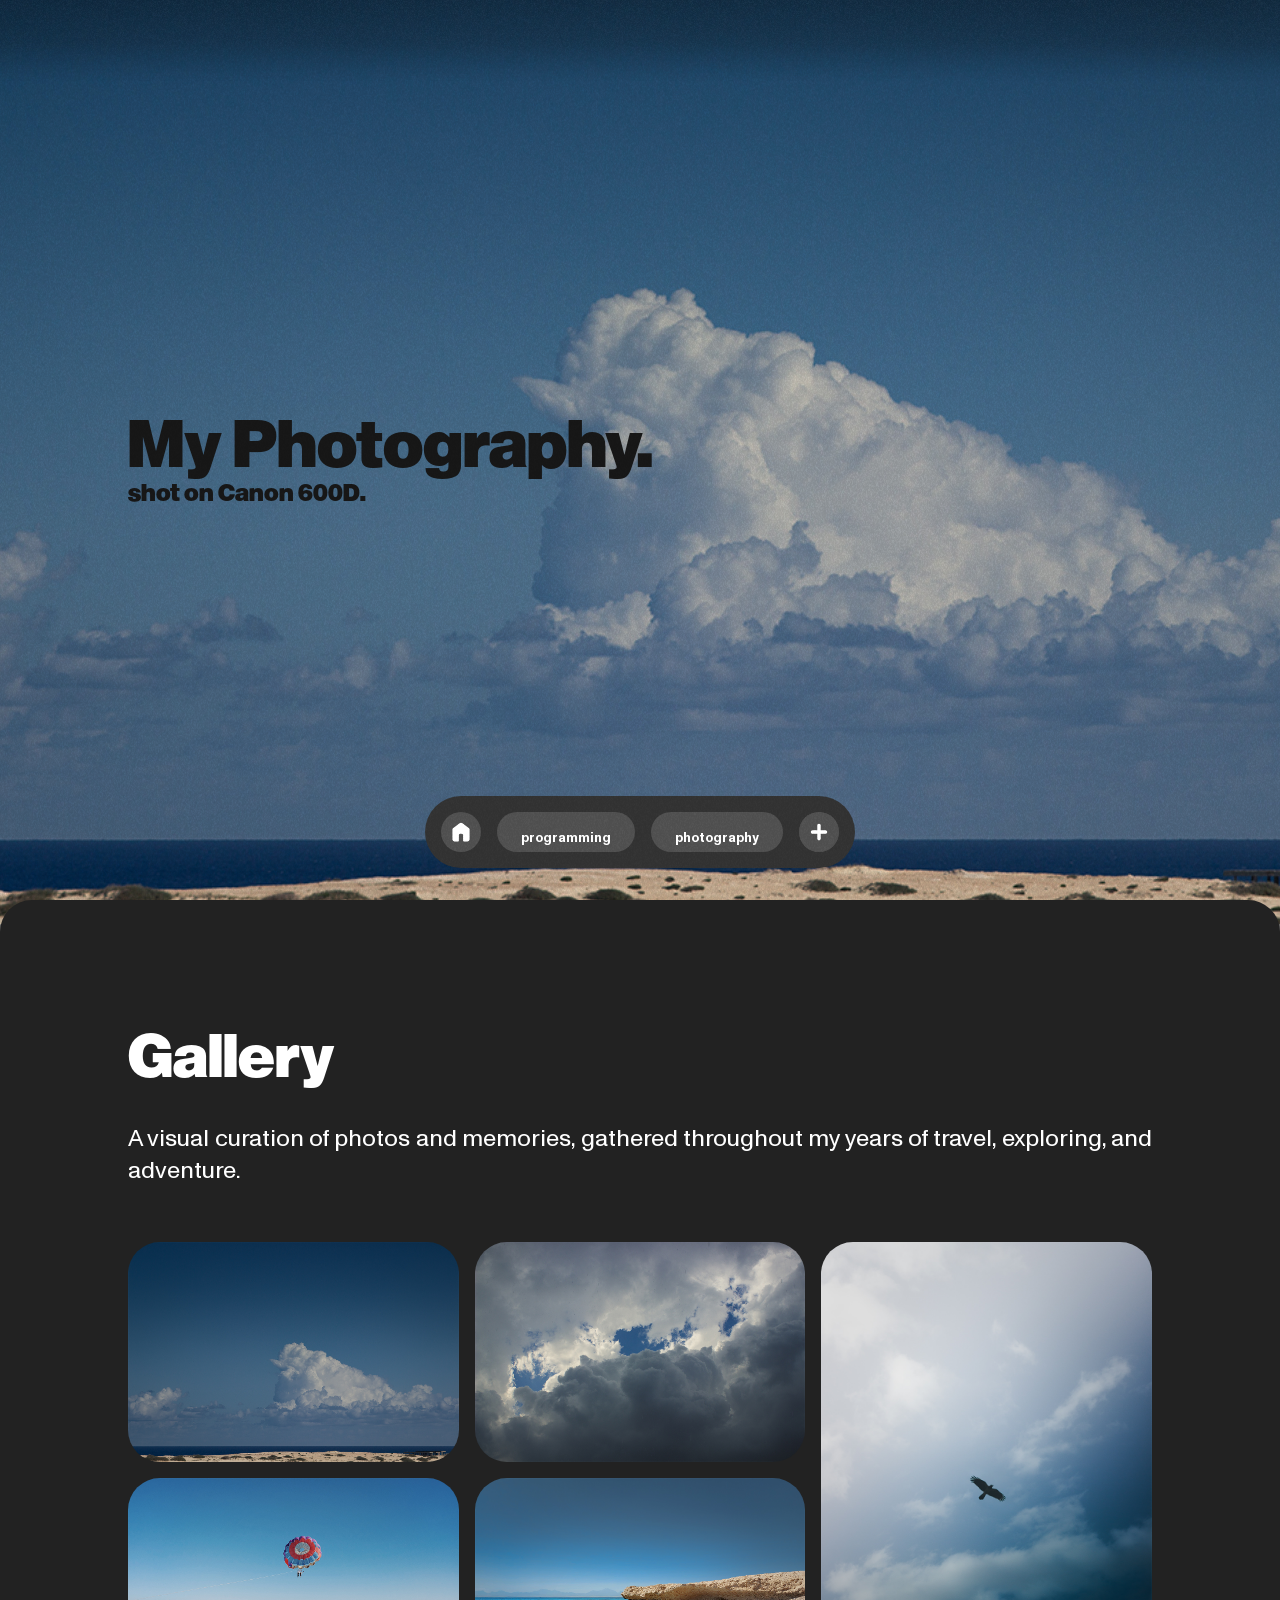
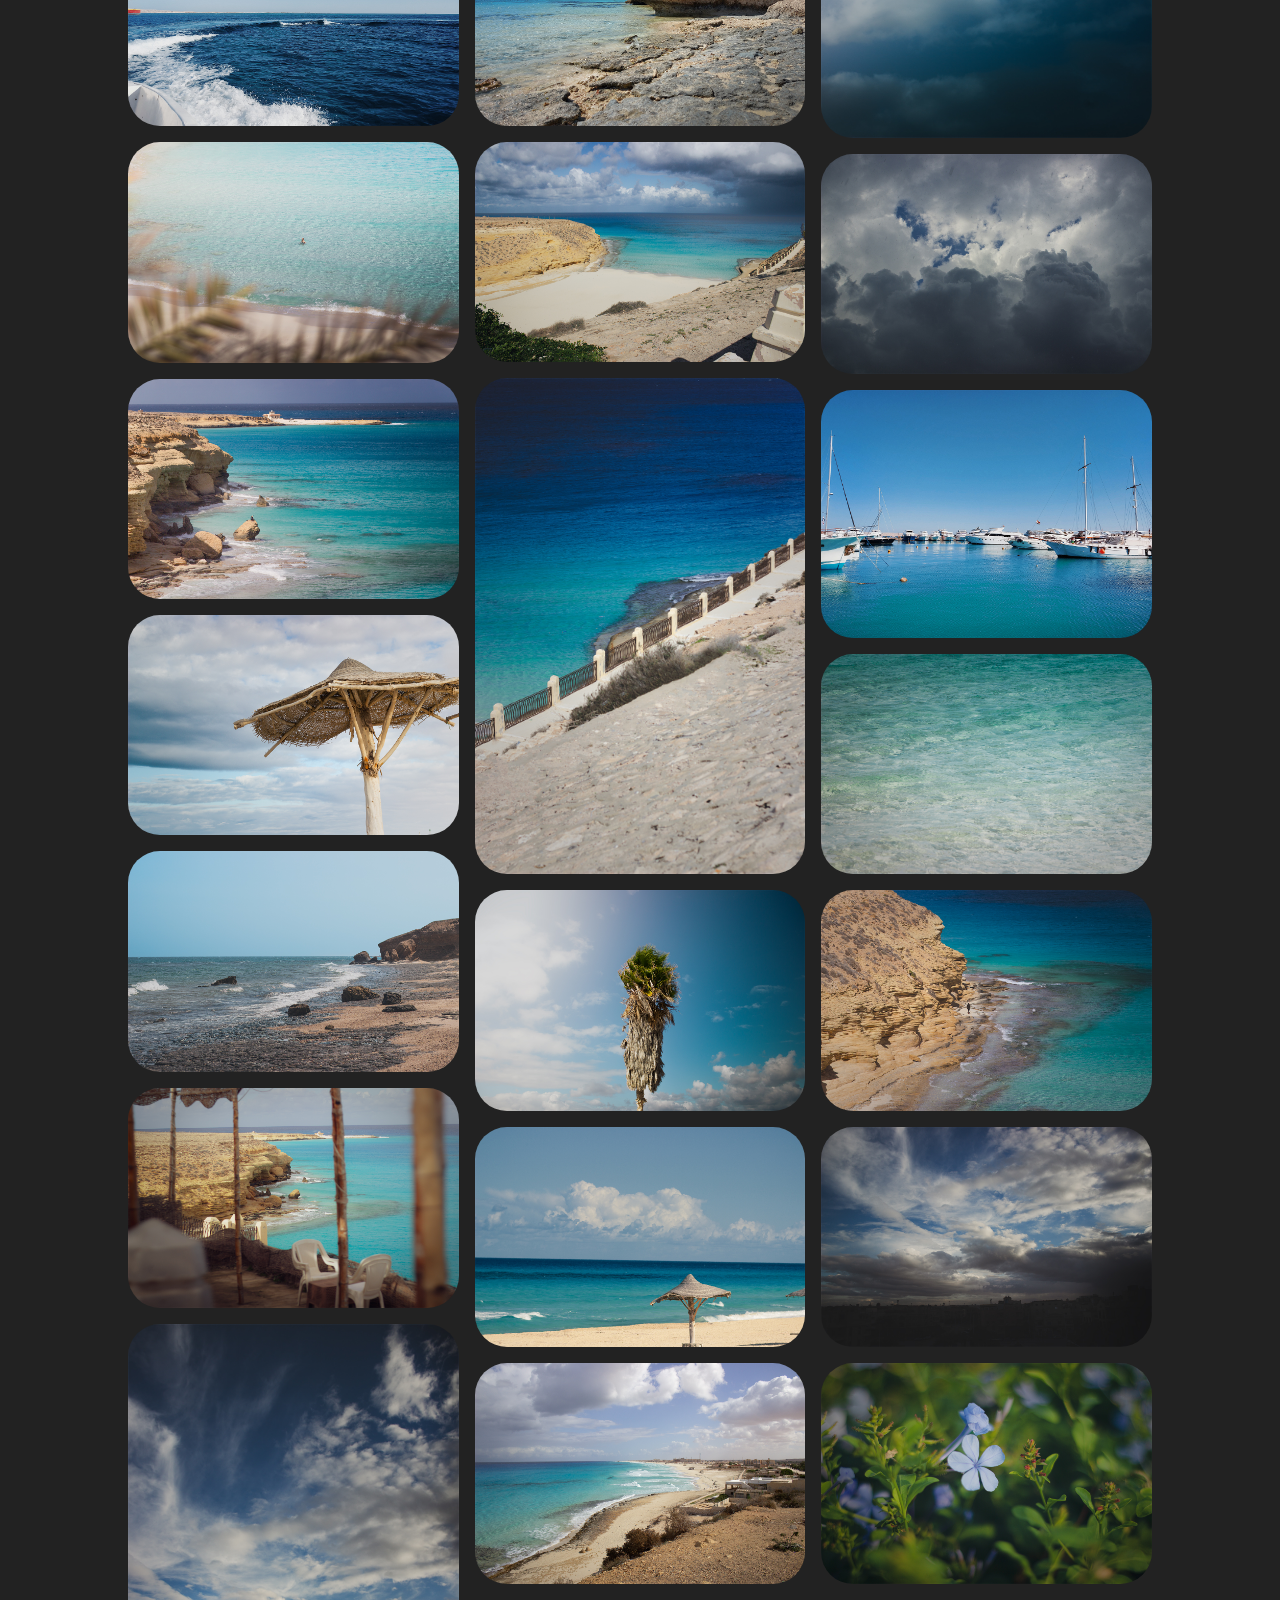
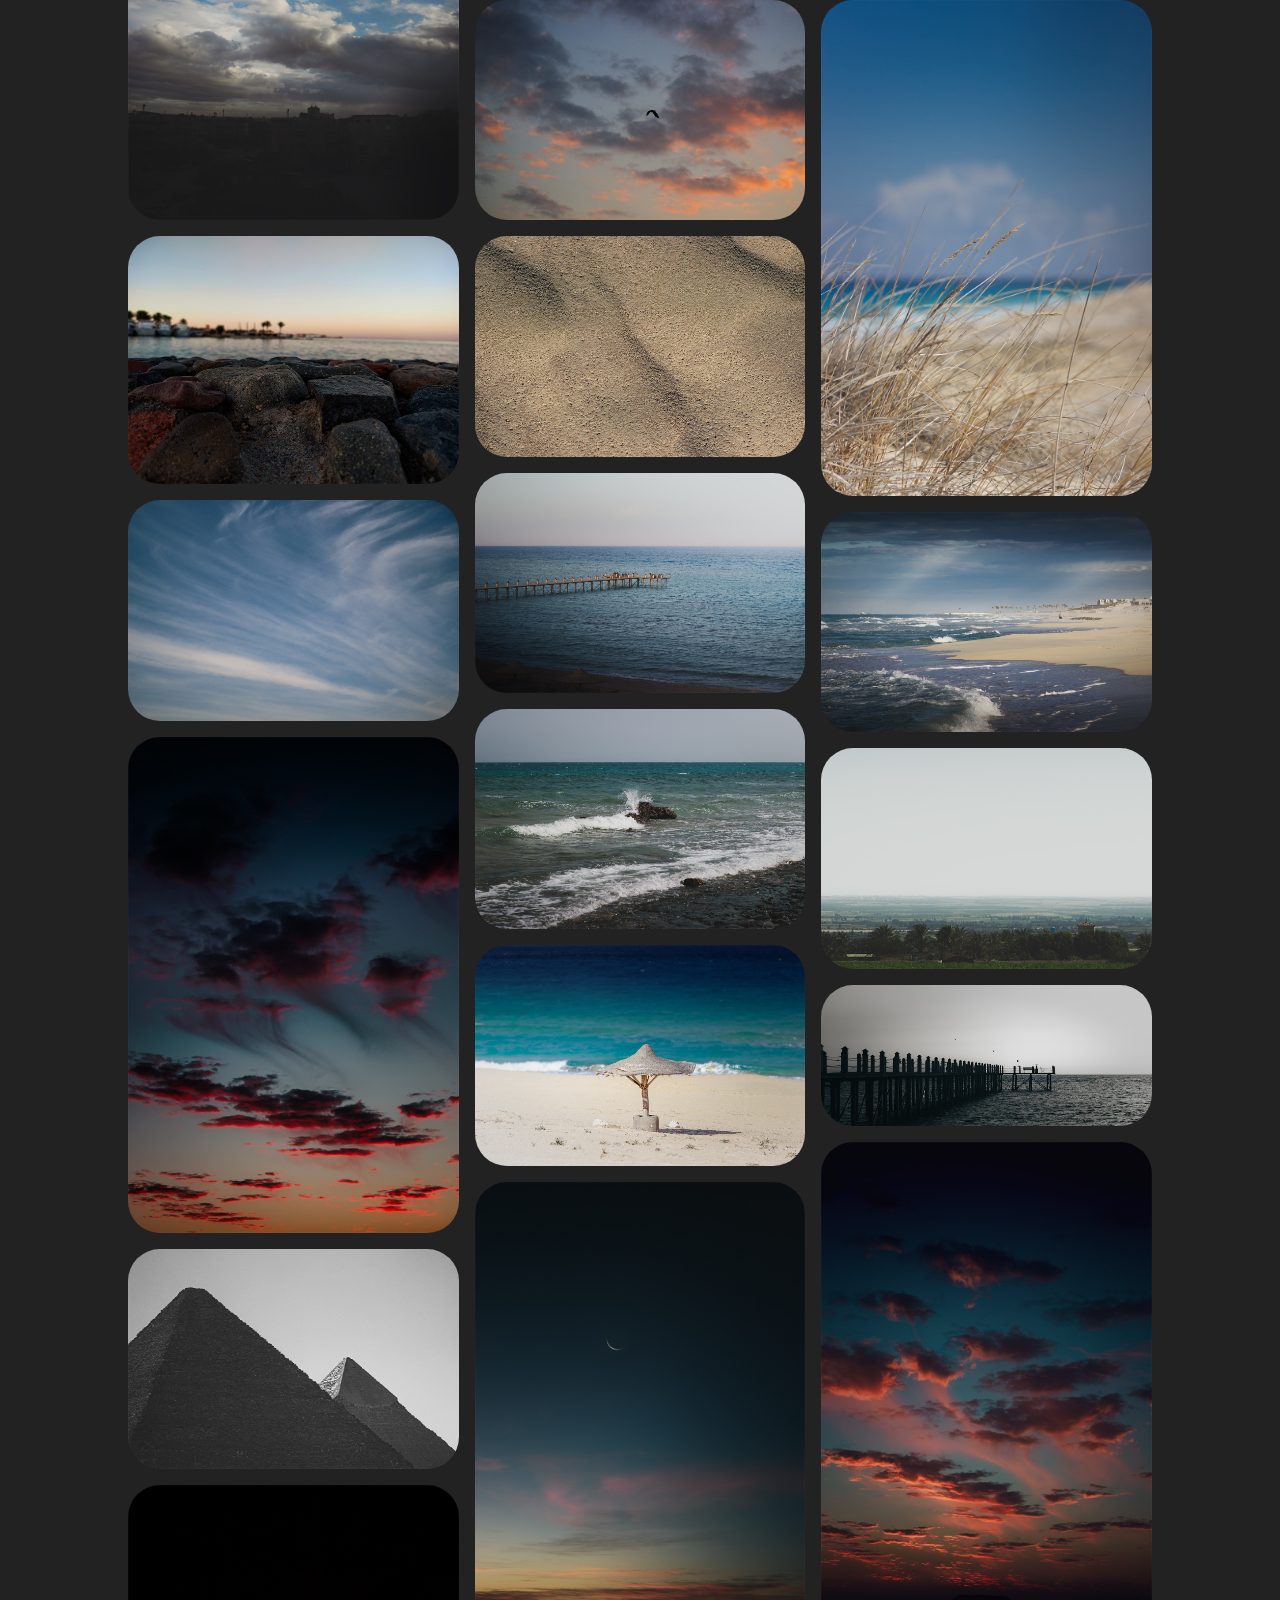
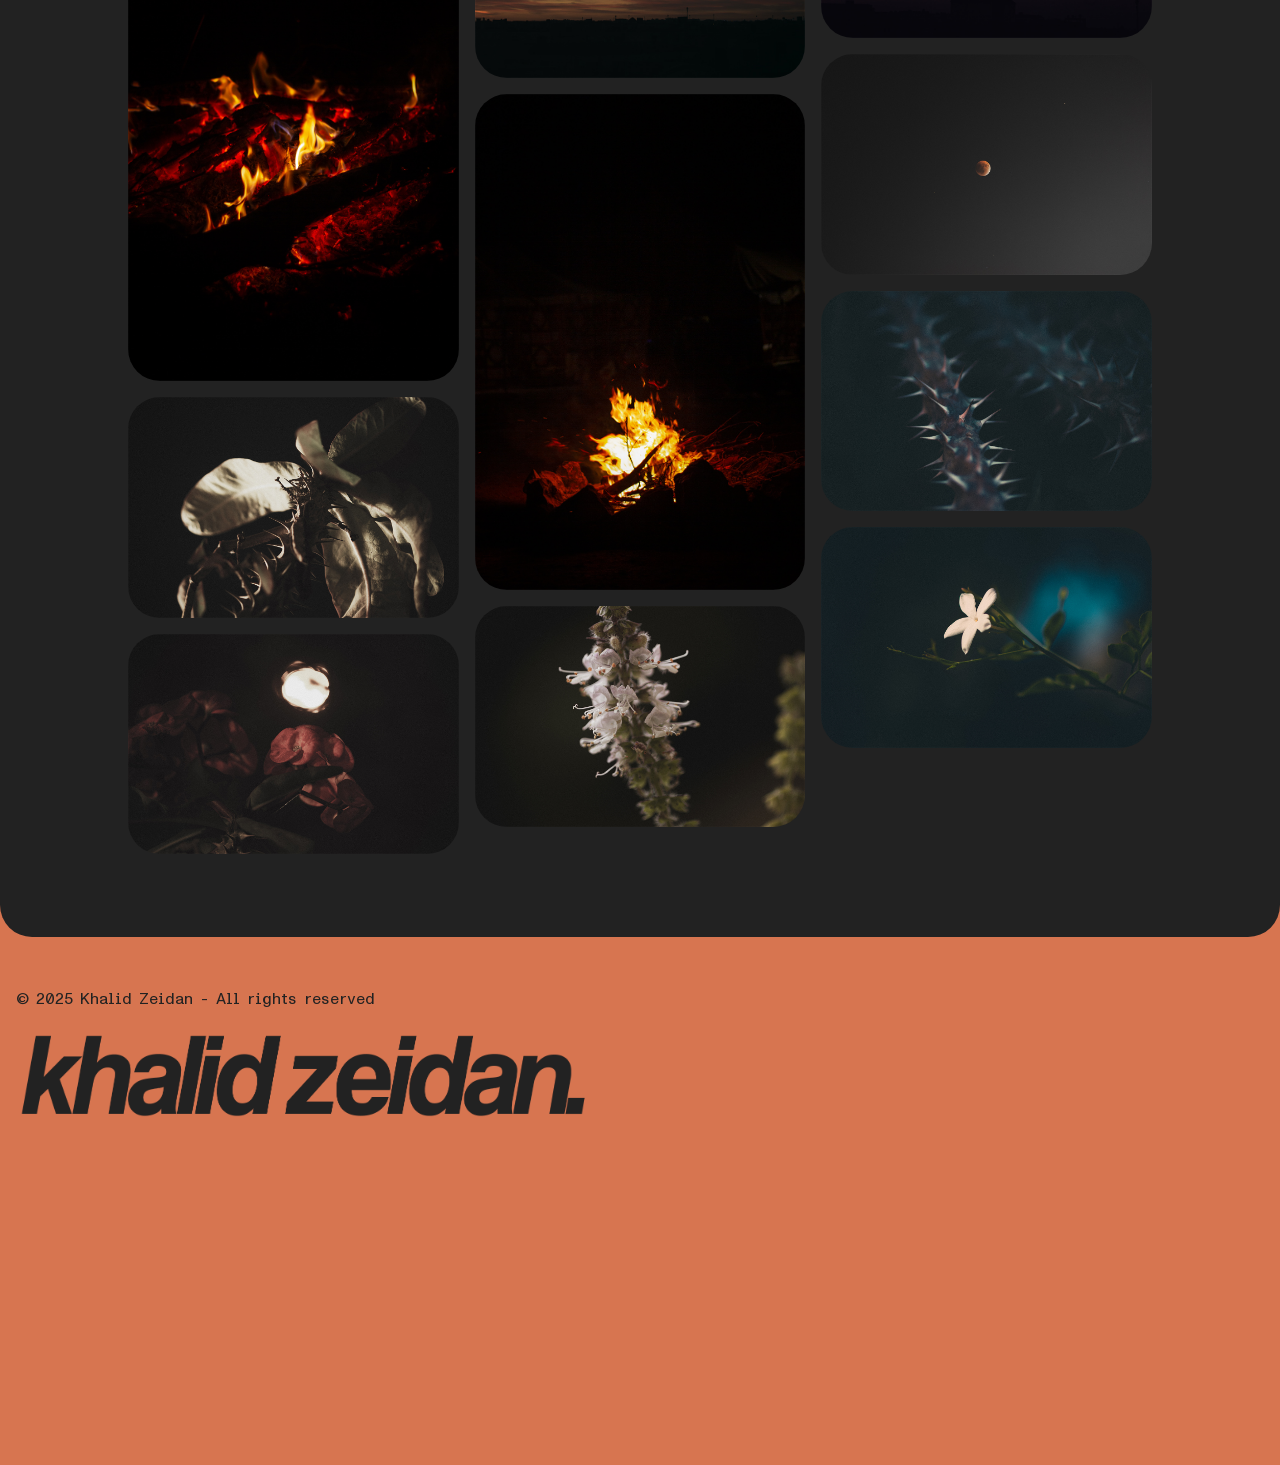
==== commit 7e0f093d: "adjusted text and nav bar animation" ====
--- a/photography.html
+++ b/photography.html
@@ -3,6 +3,7 @@
 <head>
     <meta charset="UTF-8" />
     <title>Khalid Zeidan</title>
+    <link rel="icon" type="image/png" href="images/icon.png">
     <link rel="stylesheet" href="root.css">
     <link rel="stylesheet" href="fonts.css">
     <link rel="stylesheet" href="photography-style.css">
@@ -20,44 +21,14 @@
         <h1 class="Front">My Photography.</h1>
         <h2 class="Front">shot on Canon 600D.</h2>
     </div>
-    
-    <nav class="NavBarContainer">
-        <div class="NavGrid">
-            <a href="/index.html" class="NavIconCont">
-                <img src="images/home-icon.svg" alt="home-icon" class="NavHome">
-            </a>
 
-            <a href="/programming-projects.html">
-                <button class="NavButton"><h2 class="NavText">programming</h2></button>
-            </a>
-
-            <a href="/photography.html">
-                <button class="NavButton"><h2 class="NavText">photography</h2></button>
-            </a>
-            
-            <button class="NavIconCont" id="navToggleButton">
-                <svg xmlns="http://www.w3.org/2000/svg" height="24px" viewBox="0 -960 960 960" width="24px" fill="#FFFFFF" class="NavMore"><path d="M412-412H222q-29 0-48.5-20.2T154-480q0-29 19.5-48.5T222-548h190v-191q0-27.6 20.2-47.8Q452.4-807 480-807q27.6 0 47.8 20.2Q548-766.6 548-739v191h190q29 0 48.5 19.5t19.5 48q0 28.5-19.5 48.5T738-412H548v190q0 27.6-20.2 47.8Q507.6-154 480-154q-27.6 0-47.8-20.2Q412-194.4 412-222v-190Z"/></svg>
-            </button>
-
-            <div id="MenuLinks" class="menu-closed">
-                <button class="" onclick=" window.open('https://www.linkedin.com/in/khalid-zeidan/','_blank')"><h2 class="HeaderText">Linkedin</h2>
-                </button>
-
-                <button class="" onclick=" window.open('https://github.com/khalid-zeidan','_blank')"><h2 class="HeaderText">Github</h2>
-                </button>
-
-                <a class="Header Email" href="mailto:khalidyahia.work@gmail.com"><button class="">
-                    <h2 class="HeaderText">Email</h2>
-                </button></a>
-            </div>
-        </div>
-    </nav>
+    <div id="navPlaceHolder"></div>
 </div>
 
 <main class="MainBody">
     <hgroup class="MainTextBox">
         <h1 class="MainBodyText">Gallery</h1>
-        <h2 class="MainBodyText">This is my collection of photos and memories, accumulated throughout years of travels, exploring, and adventure.</h2>
+        <h2 class="MainBodyText">A visual curation of photos and memories, gathered throughout my years of travel, exploring, and adventure.</h2>
     </hgroup>
 
     <section class="ProjectsCont">
--- a/root.css
+++ b/root.css
@@ -53,6 +53,12 @@
     background-color: var(--color-bg-button-hover);
 }
 
+hr{
+    border: 0;
+    border-top: 1px solid #444;
+    margin: 1.5rem 0;
+}
+
 /* --- Noise Overlay --- */
 .Noise {
     position: fixed;
@@ -198,7 +204,7 @@
 }
 
 .NavMore{
-    transition: 0.4s;
+    transition: 0.75s;
     cursor: pointer;
     background-color: var(--color-bg-button);
     border-radius: 2em;
@@ -214,6 +220,10 @@
     background-color: var(--color-bg-light-gray);
 }
 
+.NavMore.rotated:hover{
+    background-color: var(--color-bg-button);
+}
+
 #MenuLinks{
     margin-left: -1em;
     display: flex;
@@ -226,6 +236,8 @@
 }
 
 #MenuLinks.openMenu {
+    transition: 0.3s ease-in;
+    
     margin-left: 0em;
     max-width: 500px; 
     opacity: 1;
@@ -256,10 +268,10 @@
 
 .MainTextBox h2 {
     font-family: var(--font-secondary);
-    font-size: 2vw;
+    font-size: 1.5rem;
     font-weight: normal;
     font-style: normal;
-    line-height: 2.75vw;
+    line-height: 2rem;
     text-align: justify;
 }
 
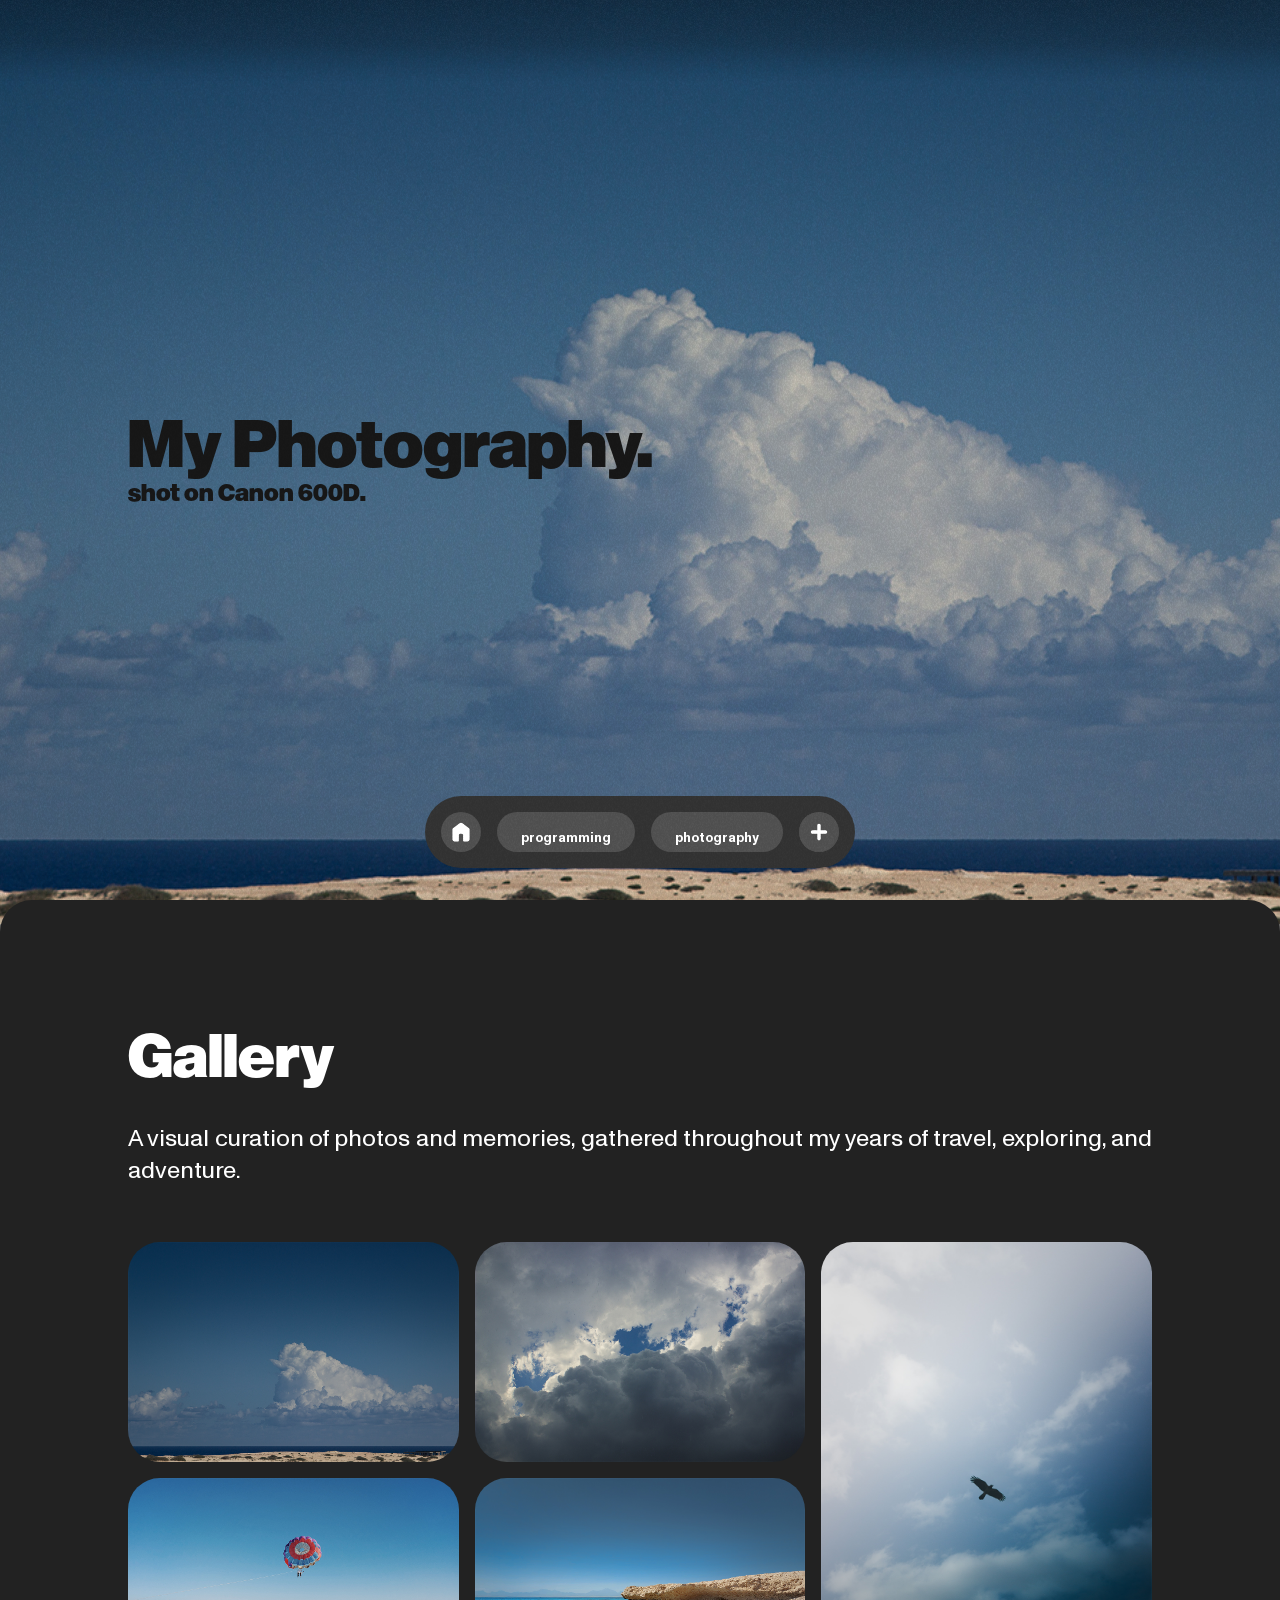
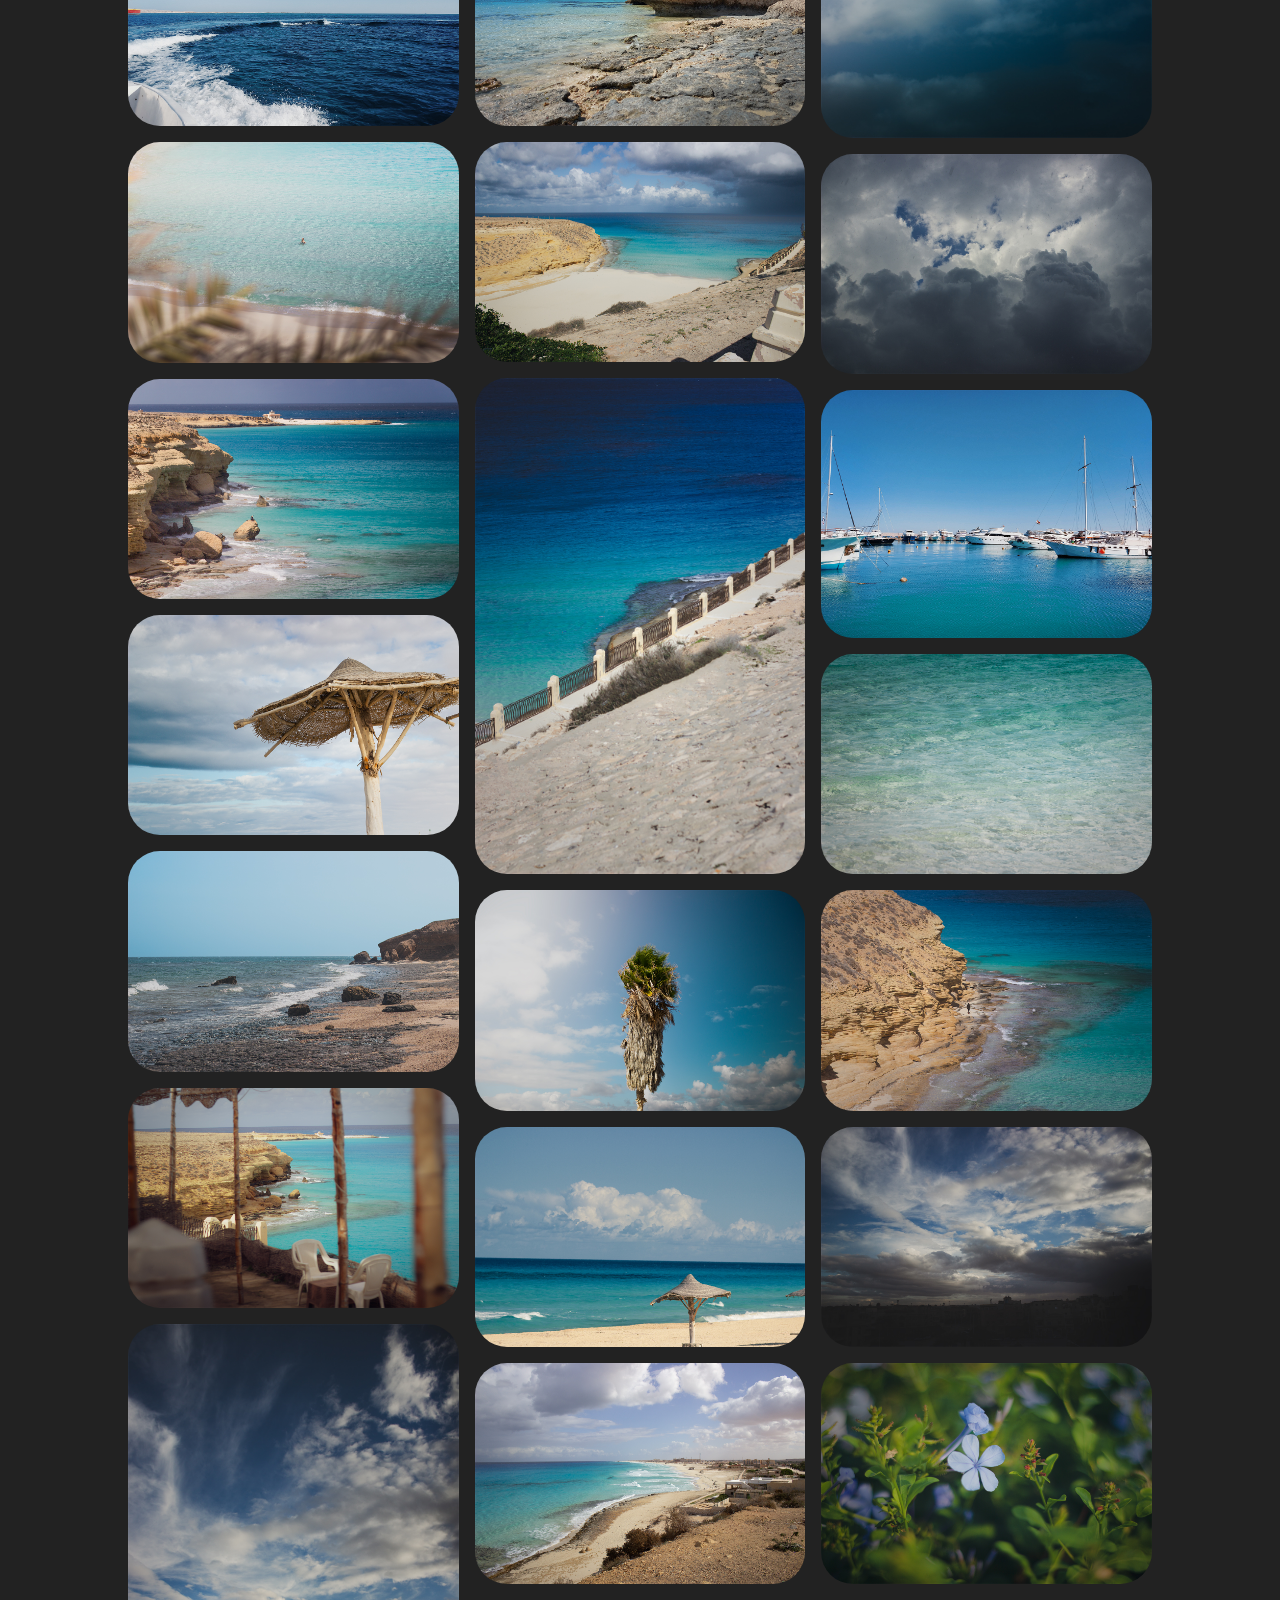
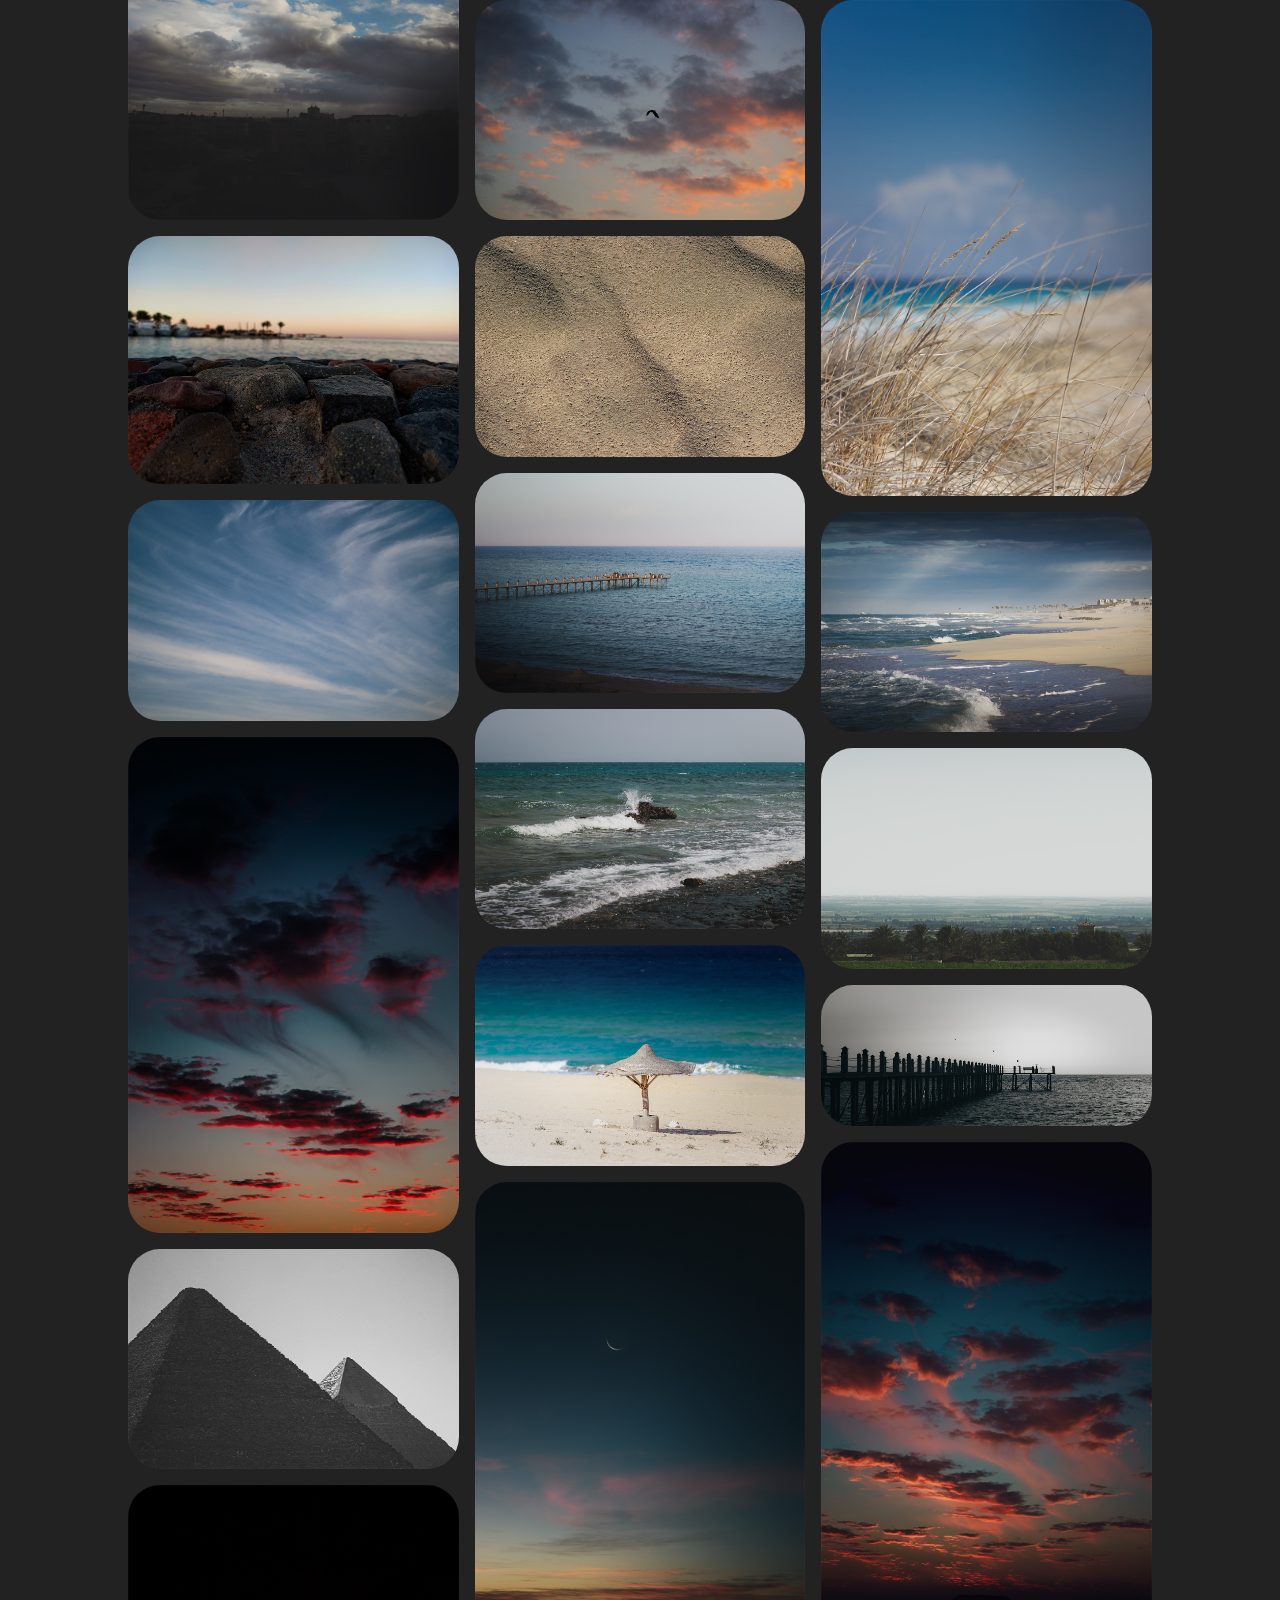
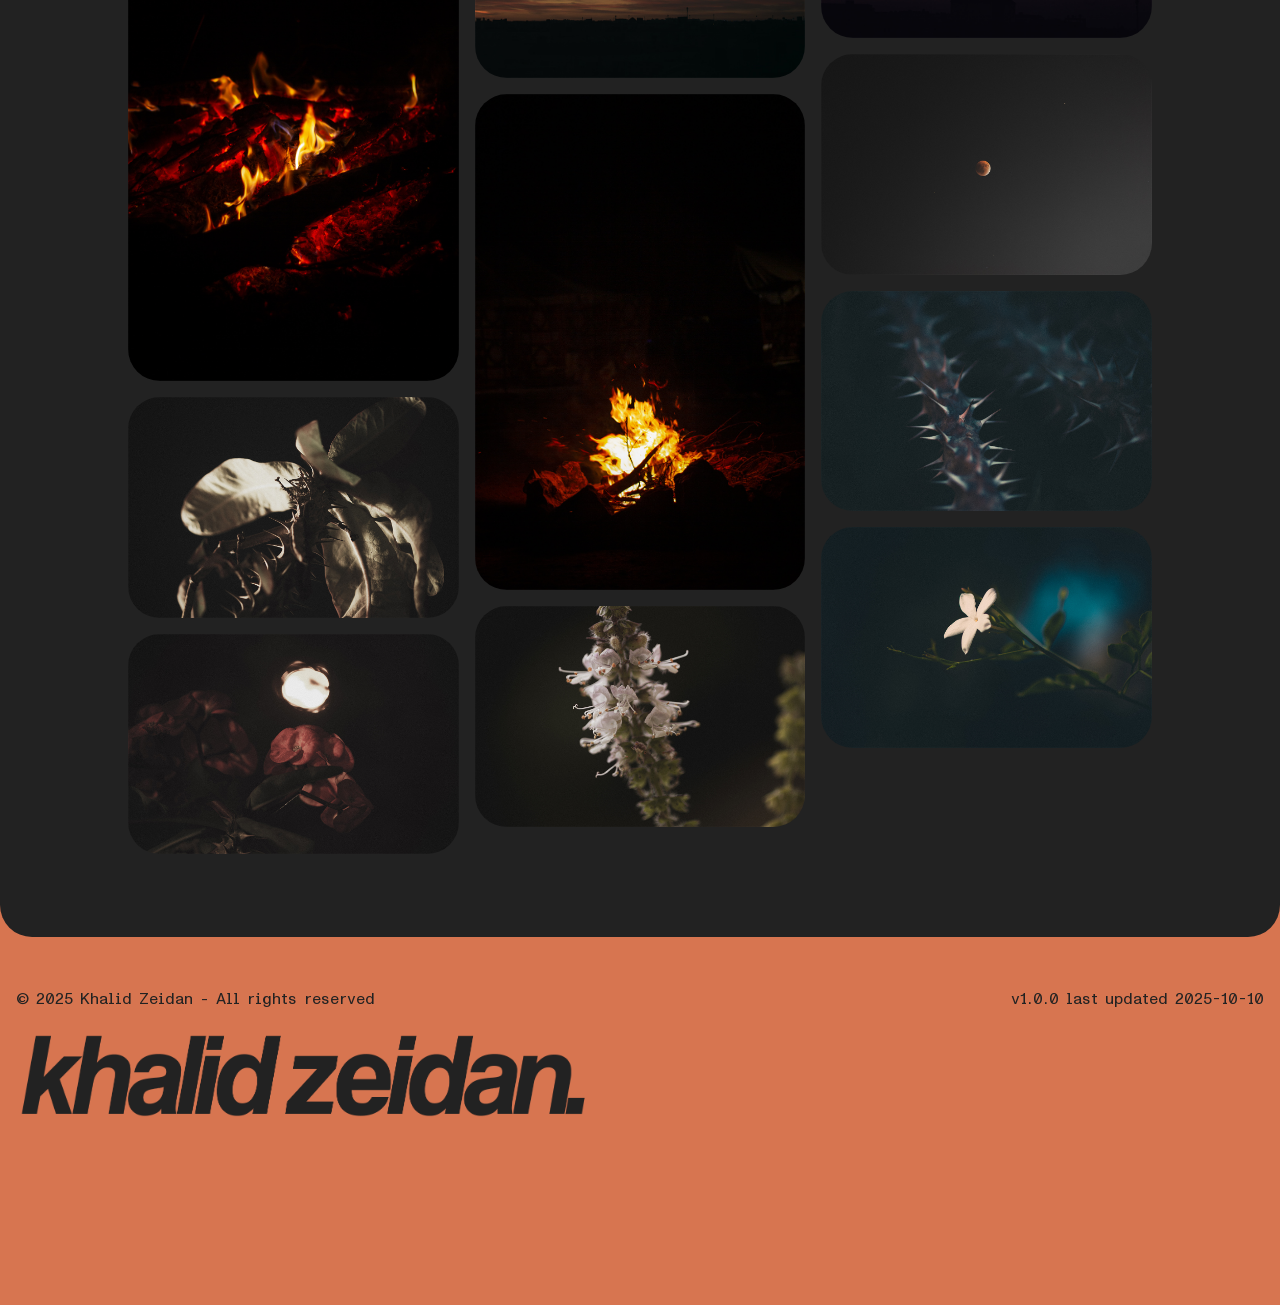
==== commit 901be2ef: "changed footer and made it return from the js script" ====
--- a/photography.html
+++ b/photography.html
@@ -7,7 +7,7 @@
     <link rel="stylesheet" href="root.css">
     <link rel="stylesheet" href="fonts.css">
     <link rel="stylesheet" href="photography-style.css">
-    <script src="navBar.js"></script>
+    <script src="main.js"></script>
 </head>
 
 <body>
@@ -91,10 +91,7 @@
 
 </main>
 
-<div class="Footer">
-    <p class="Footer">&copy; 2025 Khalid Zeidan - All rights reserved</p>
-    <img src="images/khalid-zeidan.png" alt="khalid zeidan text" class="footerIMG">
-</div>
+<div id="footerPlaceHolder"></div>
 
 </body>
 </html>
--- a/root.css
+++ b/root.css
@@ -281,14 +281,23 @@
     background-color: var(--color-bg-footer);
     margin-top: -2em;
     width: 100%;
-    height: 35em;
+    height: 25rem;
     z-index: -10;
     overflow: hidden;
+}
+
+.FooterGrid{
+    display: flex;
+    align-items: center;
+    justify-content: space-between;
 }
 
 p.Footer {
     margin-top: 4em;
     margin-left: 1em;
+    margin-right: 1em;
+    
+    width: auto;
     height: auto;
     font-family: var(--font-mono);
     font-weight: normal;
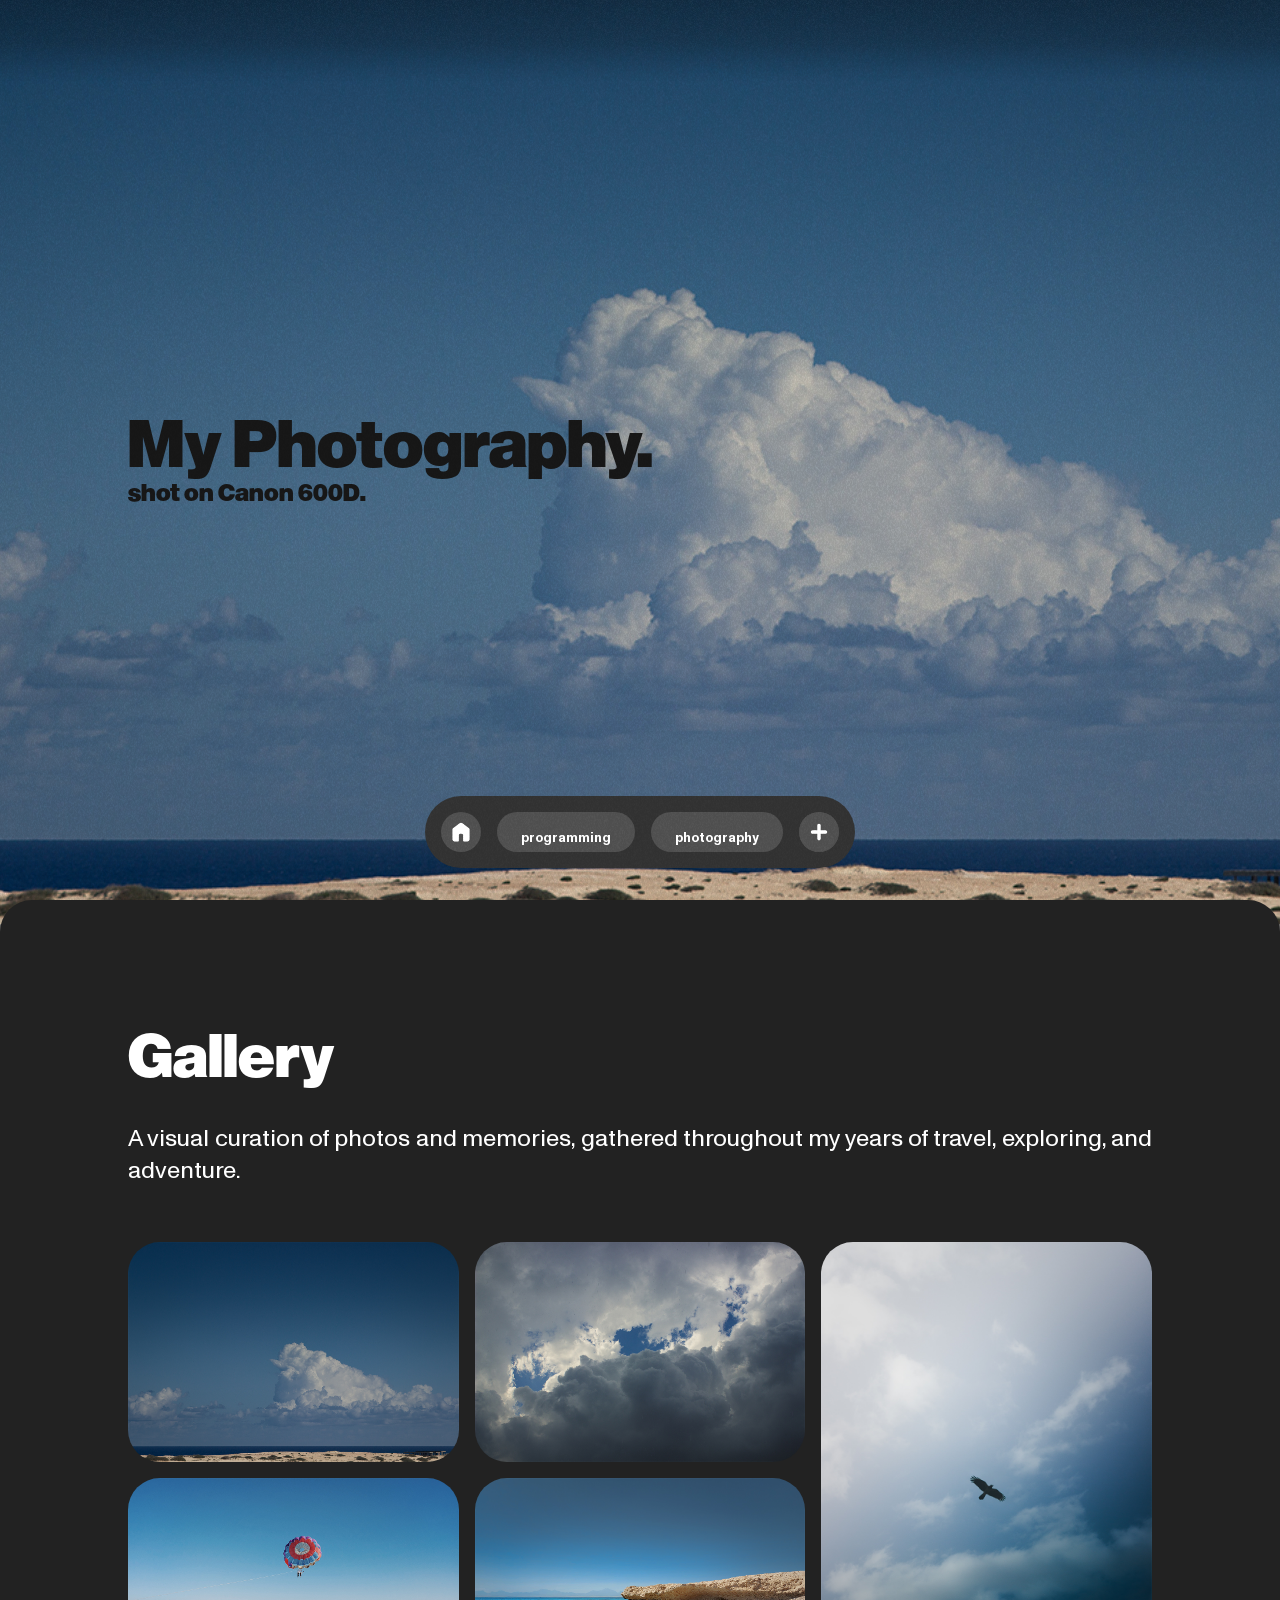
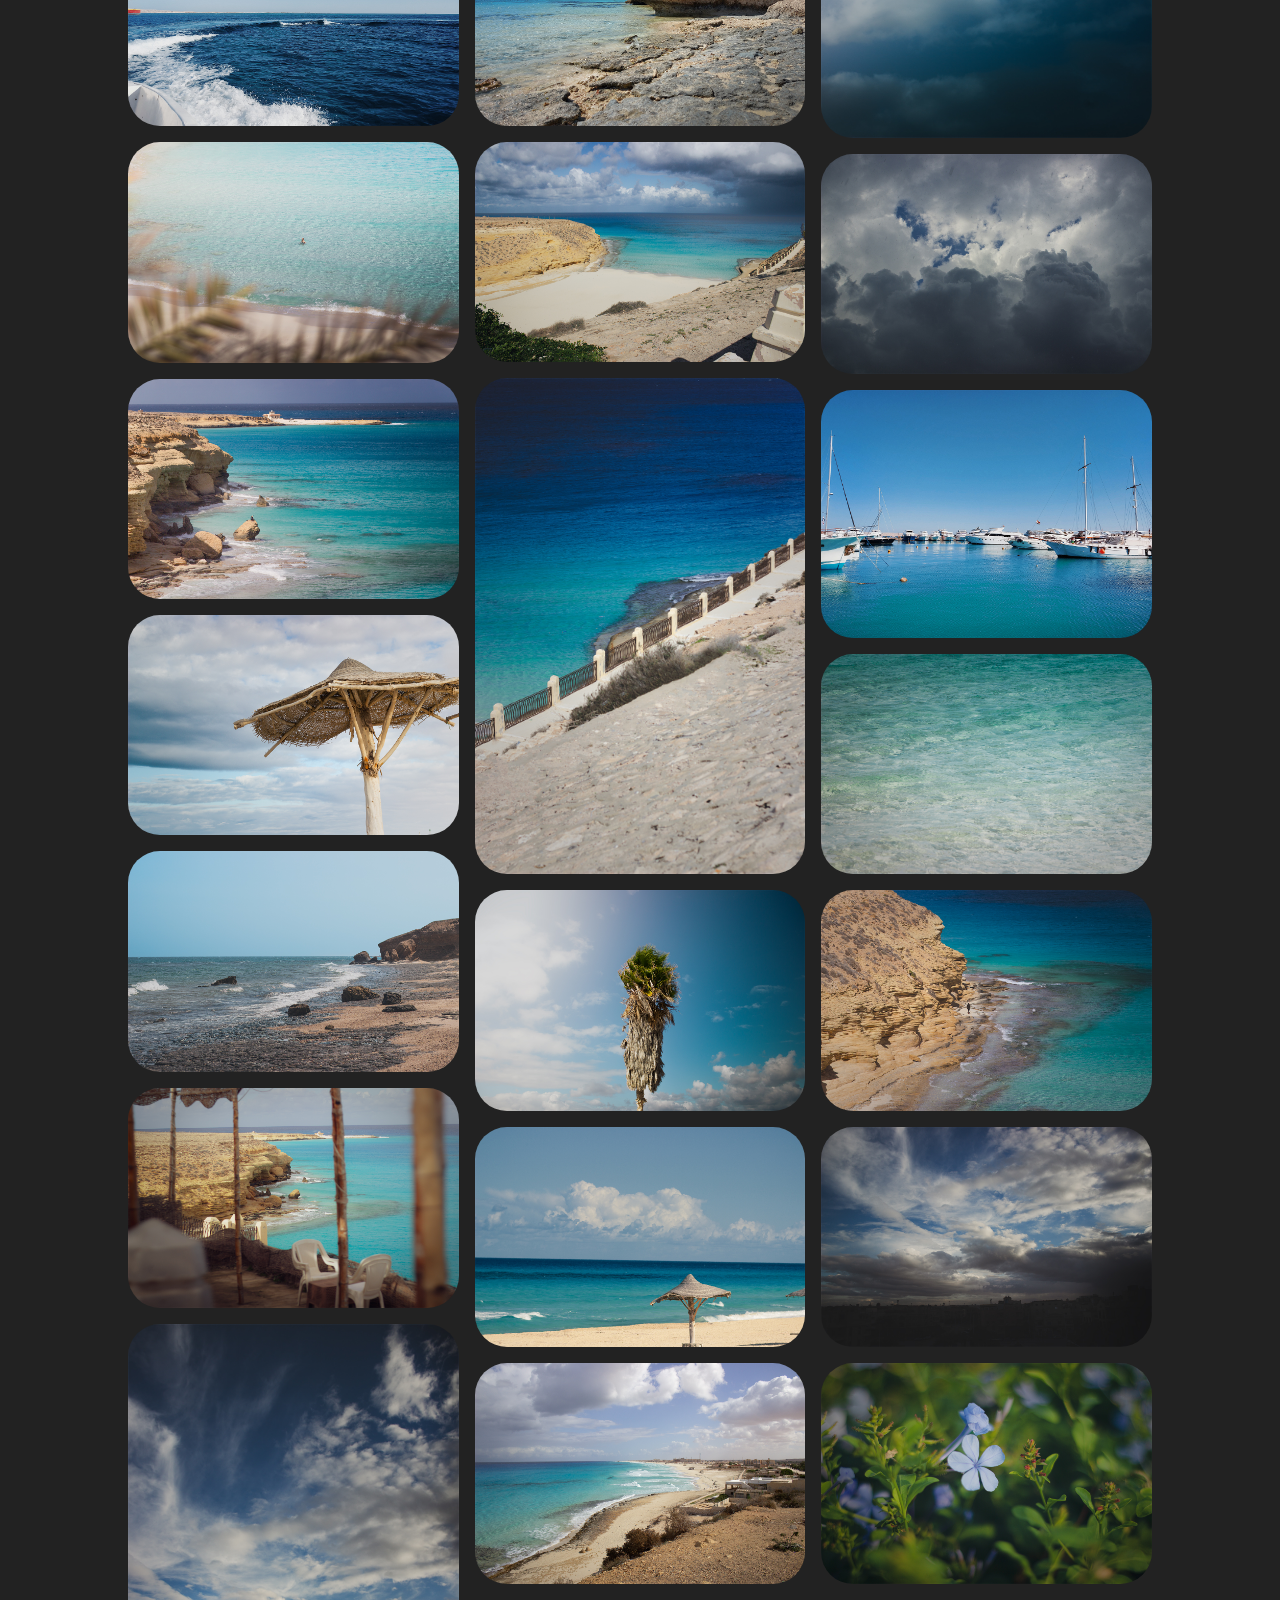
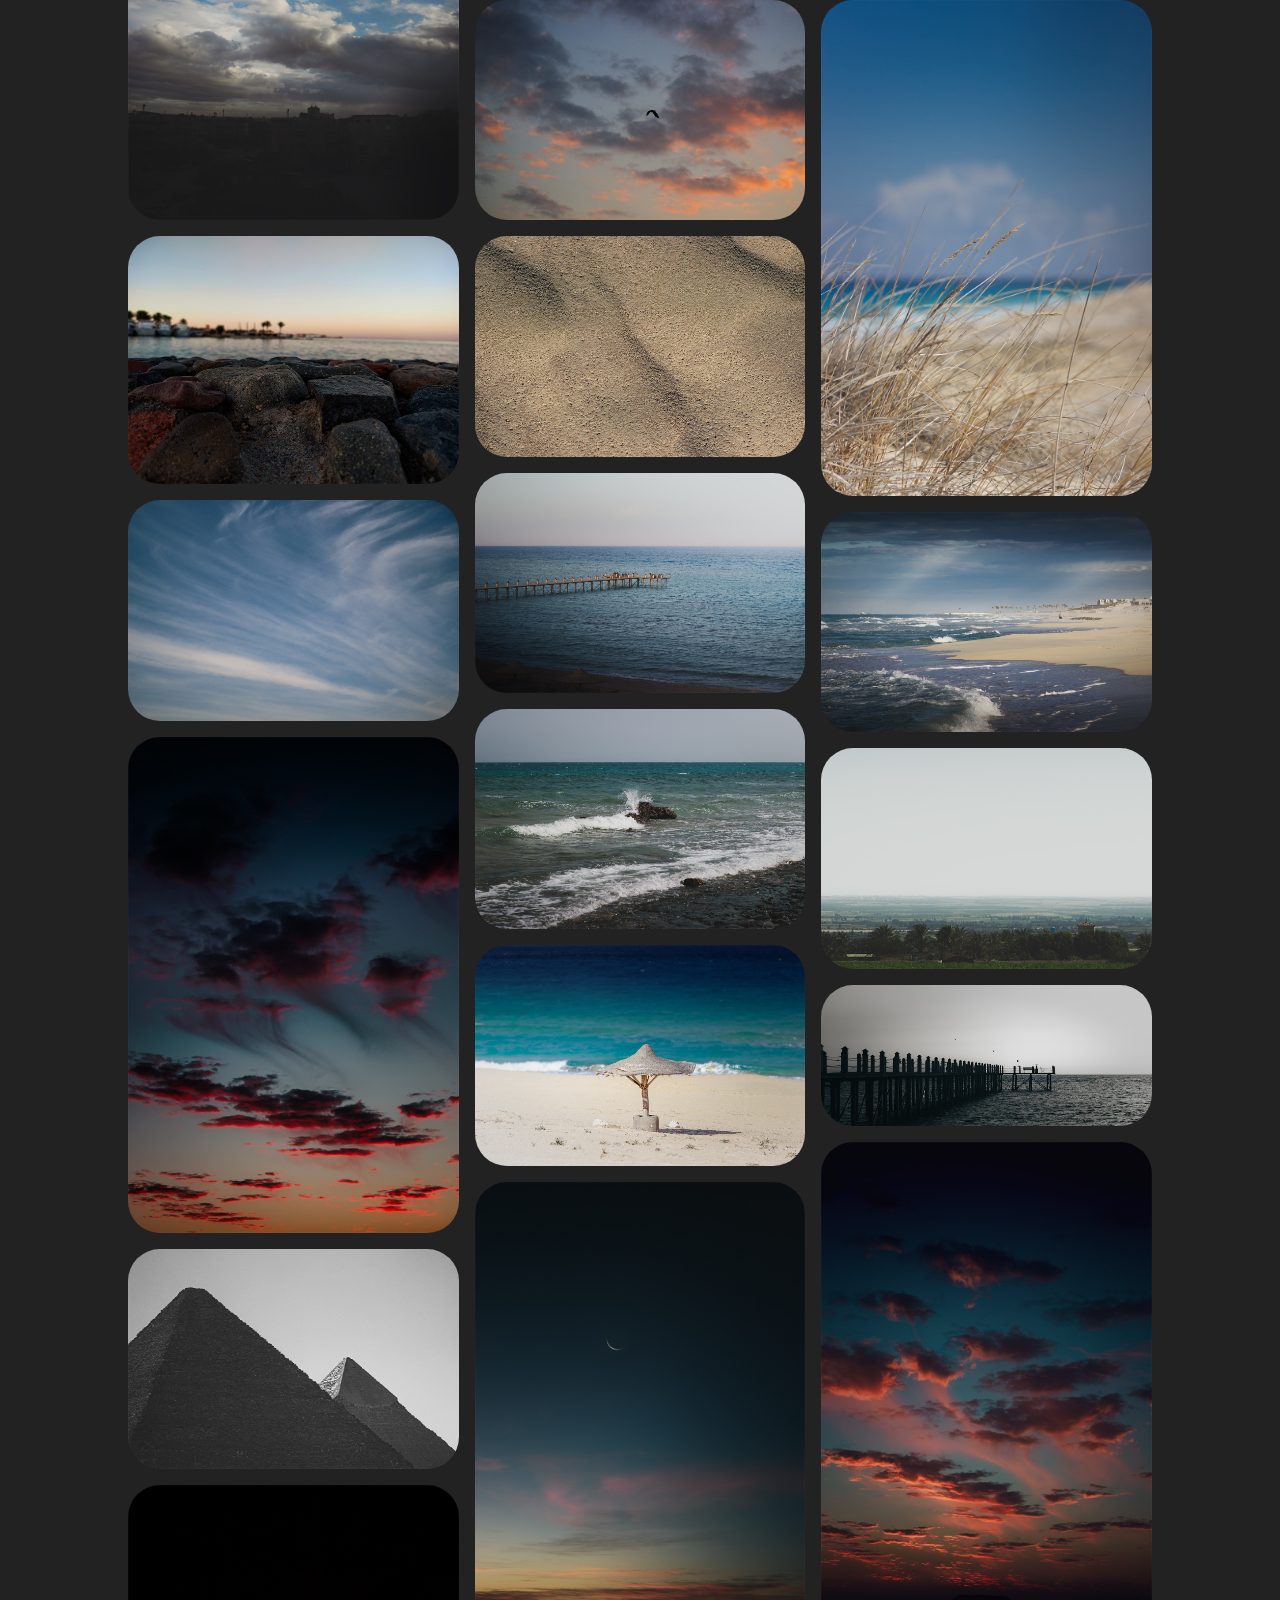
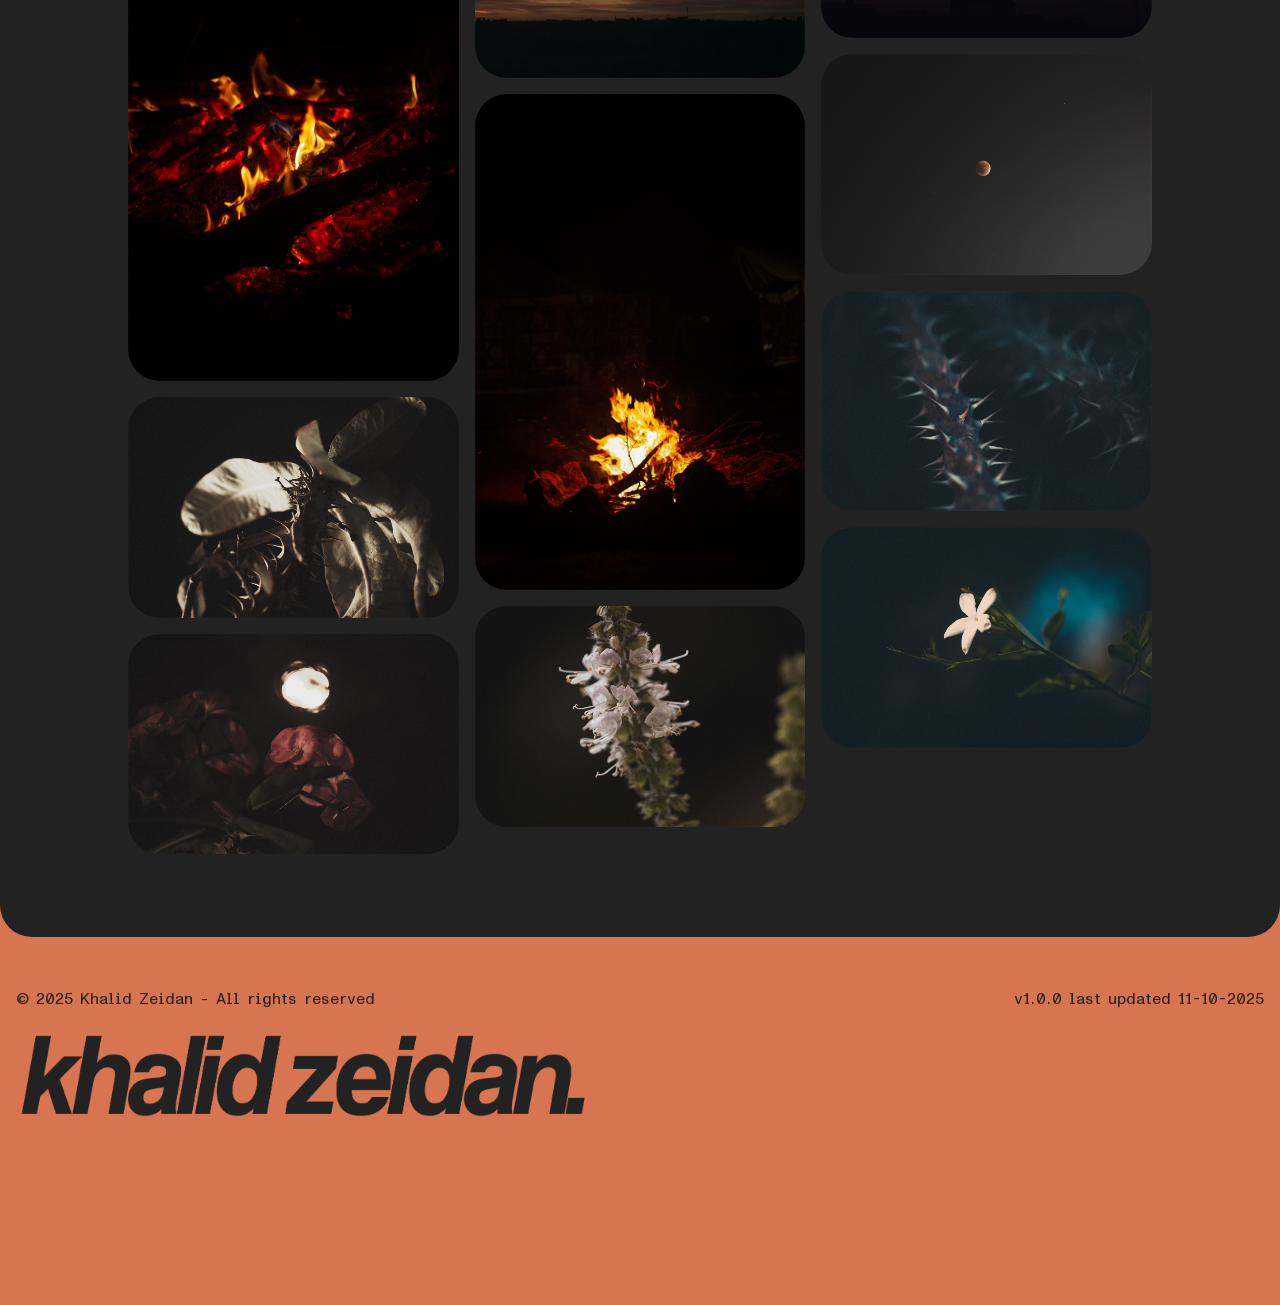
==== commit ba902f83: "fixing images" ====
--- a/photography.html
+++ b/photography.html
@@ -34,57 +34,57 @@
     <section class="ProjectsCont">
         <div class="ProjectsGridCont">
         <div class="ProjectsGrid">
-            <img src="/images/Photography/ (1).jpg" loading="lazy" alt="Clouds and sky (H)" class="ProjectCardCont">
-            <img src="/images/Photography/(5).jpg"  loading="lazy" alt="Paraglider over blue water (H)" class="ProjectCardCont">
-            <img src="/images/Photography/(8).jpg"  loading="lazy" alt="Beach view with sun (H)" class="ProjectCardCont">
-            <img src="/images/Photography/(12).jpg" loading="lazy" alt="Turquoise beach and rocks (H)" class="ProjectCardCont">
-            <img src="/images/Photography/(15).jpg" loading="lazy" alt="Beach umbrella (H)" class="ProjectCardCont">
-            <img src="/images/Photography/(27).jpg" loading="lazy" alt="Rocky shore and blue water (H)" class="ProjectCardCont">
-            <img src="/images/Photography/(13).jpg" loading="lazy" alt="Palm trees and beach (H)" class="ProjectCardCont">
-            <img src="/images/Photography/(29).jpg" loading="lazy" alt="Cloudy sky texture (V)" class="ProjectCardCont">
-            <img src="/images/Photography/(17).jpg" loading="lazy" alt="Sunset over beach rocks (H)" class="ProjectCardCont">
-            <img src="/images/Photography/(34).jpg" loading="lazy" alt="Swirls in blue clouds (H)" class="ProjectCardCont">
-            <img src="/images/Photography/(25).jpg" loading="lazy" alt="Dark water with red streaks (V)" class="ProjectCardCont">
-            <img src="/images/Photography/(35).jpg" loading="lazy" alt="Dark b&w pyramids of giza" class="ProjectCardCont">
-            <img src="/images/Photography/(31).jpg" loading="lazy" alt="Fire embers (V)" class="ProjectCardCont">
-            <img src="/images/Photography/(36).jpg" loading="lazy" alt="Sepia-toned close-up of nature (V)" class="ProjectCardCont">
-            <img src="/images/Photography/(37).jpg" loading="lazy" alt="Sepia-toned close-up of nature (V)" class="ProjectCardCont">
+            <img src="images/Photography/ (1).jpg" loading="lazy" alt="Clouds and sky (H)" class="ProjectCardCont">
+            <img src="images/Photography/(5).jpg"  loading="lazy" alt="Paraglider over blue water (H)" class="ProjectCardCont">
+            <img src="images/Photography/(8).jpg"  loading="lazy" alt="Beach view with sun (H)" class="ProjectCardCont">
+            <img src="images/Photography/(12).jpg" loading="lazy" alt="Turquoise beach and rocks (H)" class="ProjectCardCont">
+            <img src="images/Photography/(15).jpg" loading="lazy" alt="Beach umbrella (H)" class="ProjectCardCont">
+            <img src="images/Photography/(27).jpg" loading="lazy" alt="Rocky shore and blue water (H)" class="ProjectCardCont">
+            <img src="images/Photography/(13).jpg" loading="lazy" alt="Palm trees and beach (H)" class="ProjectCardCont">
+            <img src="images/Photography/(29).jpg" loading="lazy" alt="Cloudy sky texture (V)" class="ProjectCardCont">
+            <img src="images/Photography/(17).jpg" loading="lazy" alt="Sunset over beach rocks (H)" class="ProjectCardCont">
+            <img src="images/Photography/(34).jpg" loading="lazy" alt="Swirls in blue clouds (H)" class="ProjectCardCont">
+            <img src="images/Photography/(25).jpg" loading="lazy" alt="Dark water with red streaks (V)" class="ProjectCardCont">
+            <img src="images/Photography/(35).jpg" loading="lazy" alt="Dark b&w pyramids of giza" class="ProjectCardCont">
+            <img src="images/Photography/(31).jpg" loading="lazy" alt="Fire embers (V)" class="ProjectCardCont">
+            <img src="images/Photography/(36).jpg" loading="lazy" alt="Sepia-toned close-up of nature (V)" class="ProjectCardCont">
+            <img src="images/Photography/(37).jpg" loading="lazy" alt="Sepia-toned close-up of nature (V)" class="ProjectCardCont">
         </div>
 
         <div class="ProjectsGrid">
-            <img src="/images/Photography/(2).jpg"  loading="lazy" alt="Clouds and light (H)" class="ProjectCardCont">
-            <img src="/images/Photography/(6).jpg"  loading="lazy" alt="Blue water and rocks (H)" class="ProjectCardCont">
-            <img src="/images/Photography/(9).jpg"  loading="lazy" alt="Turquoise beach (H)" class="ProjectCardCont">
-            <img src="/images/Photography/(11).jpg" loading="lazy" alt="White staircase on coast (V)" class="ProjectCardCont">
-            <img src="/images/Photography/(14).jpg" loading="lazy" alt="Palm tree on beach (H)" class="ProjectCardCont">
-            <img src="/images/Photography/(16).jpg" loading="lazy" alt="Blue sky over white beach (H)" class="ProjectCardCont">
-            <img src="/images/Photography/(18).jpg" loading="lazy" alt="Beach with small waves (H)" class="ProjectCardCont">
-            <img src="/images/Photography/(44).jpg" loading="lazy" alt="Beach with small waves (H)" class="ProjectCardCont">
-            <img src="/images/Photography/(45).jpg" loading="lazy" alt="Beach with small waves (H)" class="ProjectCardCont">
-            <img src="/images/Photography/(20).jpg" loading="lazy" alt="Person standing by calm water (H)" class="ProjectCardCont">
-            <img src="/images/Photography/(26).jpg" loading="lazy" alt="Waves hitting rocky shore (H)" class="ProjectCardCont">
-            <img src="/images/Photography/(41).jpg" loading="lazy" alt="White sand and clear blue water (H)" class="ProjectCardCont">
-            <img src="/images/Photography/(22).jpg" loading="lazy" alt="Dark blue sunset/seascape (V)" class="ProjectCardCont">
-            <img src="/images/Photography/(30).jpg" loading="lazy" alt="Fire in the dark (V)" class="ProjectCardCont">
-            <img src="/images/Photography/(38).jpg" loading="lazy" alt="Dark texture/plant life (V)" class="ProjectCardCont">
+            <img src="images/Photography/(2).jpg"  loading="lazy" alt="Clouds and light (H)" class="ProjectCardCont">
+            <img src="images/Photography/(6).jpg"  loading="lazy" alt="Blue water and rocks (H)" class="ProjectCardCont">
+            <img src="images/Photography/(9).jpg"  loading="lazy" alt="Turquoise beach (H)" class="ProjectCardCont">
+            <img src="images/Photography/(11).jpg" loading="lazy" alt="White staircase on coast (V)" class="ProjectCardCont">
+            <img src="images/Photography/(14).jpg" loading="lazy" alt="Palm tree on beach (H)" class="ProjectCardCont">
+            <img src="images/Photography/(16).jpg" loading="lazy" alt="Blue sky over white beach (H)" class="ProjectCardCont">
+            <img src="images/Photography/(18).jpg" loading="lazy" alt="Beach with small waves (H)" class="ProjectCardCont">
+            <img src="images/Photography/(44).jpg" loading="lazy" alt="Beach with small waves (H)" class="ProjectCardCont">
+            <img src="images/Photography/(45).jpg" loading="lazy" alt="Beach with small waves (H)" class="ProjectCardCont">
+            <img src="images/Photography/(20).jpg" loading="lazy" alt="Person standing by calm water (H)" class="ProjectCardCont">
+            <img src="images/Photography/(26).jpg" loading="lazy" alt="Waves hitting rocky shore (H)" class="ProjectCardCont">
+            <img src="images/Photography/(41).jpg" loading="lazy" alt="White sand and clear blue water (H)" class="ProjectCardCont">
+            <img src="images/Photography/(22).jpg" loading="lazy" alt="Dark blue sunset/seascape (V)" class="ProjectCardCont">
+            <img src="images/Photography/(30).jpg" loading="lazy" alt="Fire in the dark (V)" class="ProjectCardCont">
+            <img src="images/Photography/(38).jpg" loading="lazy" alt="Dark texture/plant life (V)" class="ProjectCardCont">
         </div>    
  
         <div class="ProjectsGrid"> 
-            <img src="/images/Photography/(21).jpg" loading="lazy" alt="Diver/Bird over dark water (V)" class="ProjectCardCont">
-            <img src="/images/Photography/(3).jpg"  loading="lazy" alt="Dark clouds (H)" class="ProjectCardCont">
-            <img src="/images/Photography/(4).jpg"  loading="lazy" alt="Boats in clear blue water (H)" class="ProjectCardCont">
-            <img src="/images/Photography/(7).jpg"  loading="lazy" alt="Clear turquoise water close-up (H)" class="ProjectCardCont">
-            <img src="/images/Photography/(10).jpg" loading="lazy" alt="Cliffs and bright water (H)" class="ProjectCardCont">
-            <img src="/images/Photography/(28).jpg" loading="lazy" alt="Overcast sunset over clouds (H)" class="ProjectCardCont">
-            <img src="/images/Photography/(19).jpg" loading="lazy" alt="White flower on green (V)" class="ProjectCardCont">
-            <img src="/images/Photography/(43).jpg" loading="lazy" alt="Paraglider over blue water (H)" class="ProjectCardCont">
-            <img src="/images/Photography/(23).jpg" loading="lazy" alt="Sunset over water (H)" class="ProjectCardCont">
-            <img src="/images/Photography/(32).jpg" loading="lazy" alt="Hazy field landscape (H)" class="ProjectCardCont">
-            <img src="/images/Photography/(42).jpg" loading="lazy" alt="Hazy field landscape (H)" class="ProjectCardCont">
-            <img src="/images/Photography/(24).jpg" loading="lazy" alt="Dark ocean waves (V)" class="ProjectCardCont">
-            <img src="/images/Photography/(33).jpg" loading="lazy" alt="Dark scene with central light (H)" class="ProjectCardCont">
-            <img src="/images/Photography/(39).jpg" loading="lazy" alt="Dark macro water texture (V)" class="ProjectCardCont">
-            <img src="/images/Photography/(40).jpg" loading="lazy" alt="White flower in the dark (V)" class="ProjectCardCont">
+            <img src="images/Photography/(21).jpg" loading="lazy" alt="Diver/Bird over dark water (V)" class="ProjectCardCont">
+            <img src="images/Photography/(3).jpg"  loading="lazy" alt="Dark clouds (H)" class="ProjectCardCont">
+            <img src="images/Photography/(4).jpg"  loading="lazy" alt="Boats in clear blue water (H)" class="ProjectCardCont">
+            <img src="images/Photography/(7).jpg"  loading="lazy" alt="Clear turquoise water close-up (H)" class="ProjectCardCont">
+            <img src="images/Photography/(10).jpg" loading="lazy" alt="Cliffs and bright water (H)" class="ProjectCardCont">
+            <img src="images/Photography/(28).jpg" loading="lazy" alt="Overcast sunset over clouds (H)" class="ProjectCardCont">
+            <img src="images/Photography/(19).jpg" loading="lazy" alt="White flower on green (V)" class="ProjectCardCont">
+            <img src="images/Photography/(43).jpg" loading="lazy" alt="Paraglider over blue water (H)" class="ProjectCardCont">
+            <img src="images/Photography/(23).jpg" loading="lazy" alt="Sunset over water (H)" class="ProjectCardCont">
+            <img src="images/Photography/(32).jpg" loading="lazy" alt="Hazy field landscape (H)" class="ProjectCardCont">
+            <img src="images/Photography/(42).jpg" loading="lazy" alt="Hazy field landscape (H)" class="ProjectCardCont">
+            <img src="images/Photography/(24).jpg" loading="lazy" alt="Dark ocean waves (V)" class="ProjectCardCont">
+            <img src="images/Photography/(33).jpg" loading="lazy" alt="Dark scene with central light (H)" class="ProjectCardCont">
+            <img src="images/Photography/(39).jpg" loading="lazy" alt="Dark macro water texture (V)" class="ProjectCardCont">
+            <img src="images/Photography/(40).jpg" loading="lazy" alt="White flower in the dark (V)" class="ProjectCardCont">
         </div>
         </div>   
     </section>
--- a/root.css
+++ b/root.css
@@ -306,6 +306,7 @@
 }
 
 .footerIMG {
+    user-select: none;
     width: 45%;
     margin-top: 1em;
     margin-left: 1em;
